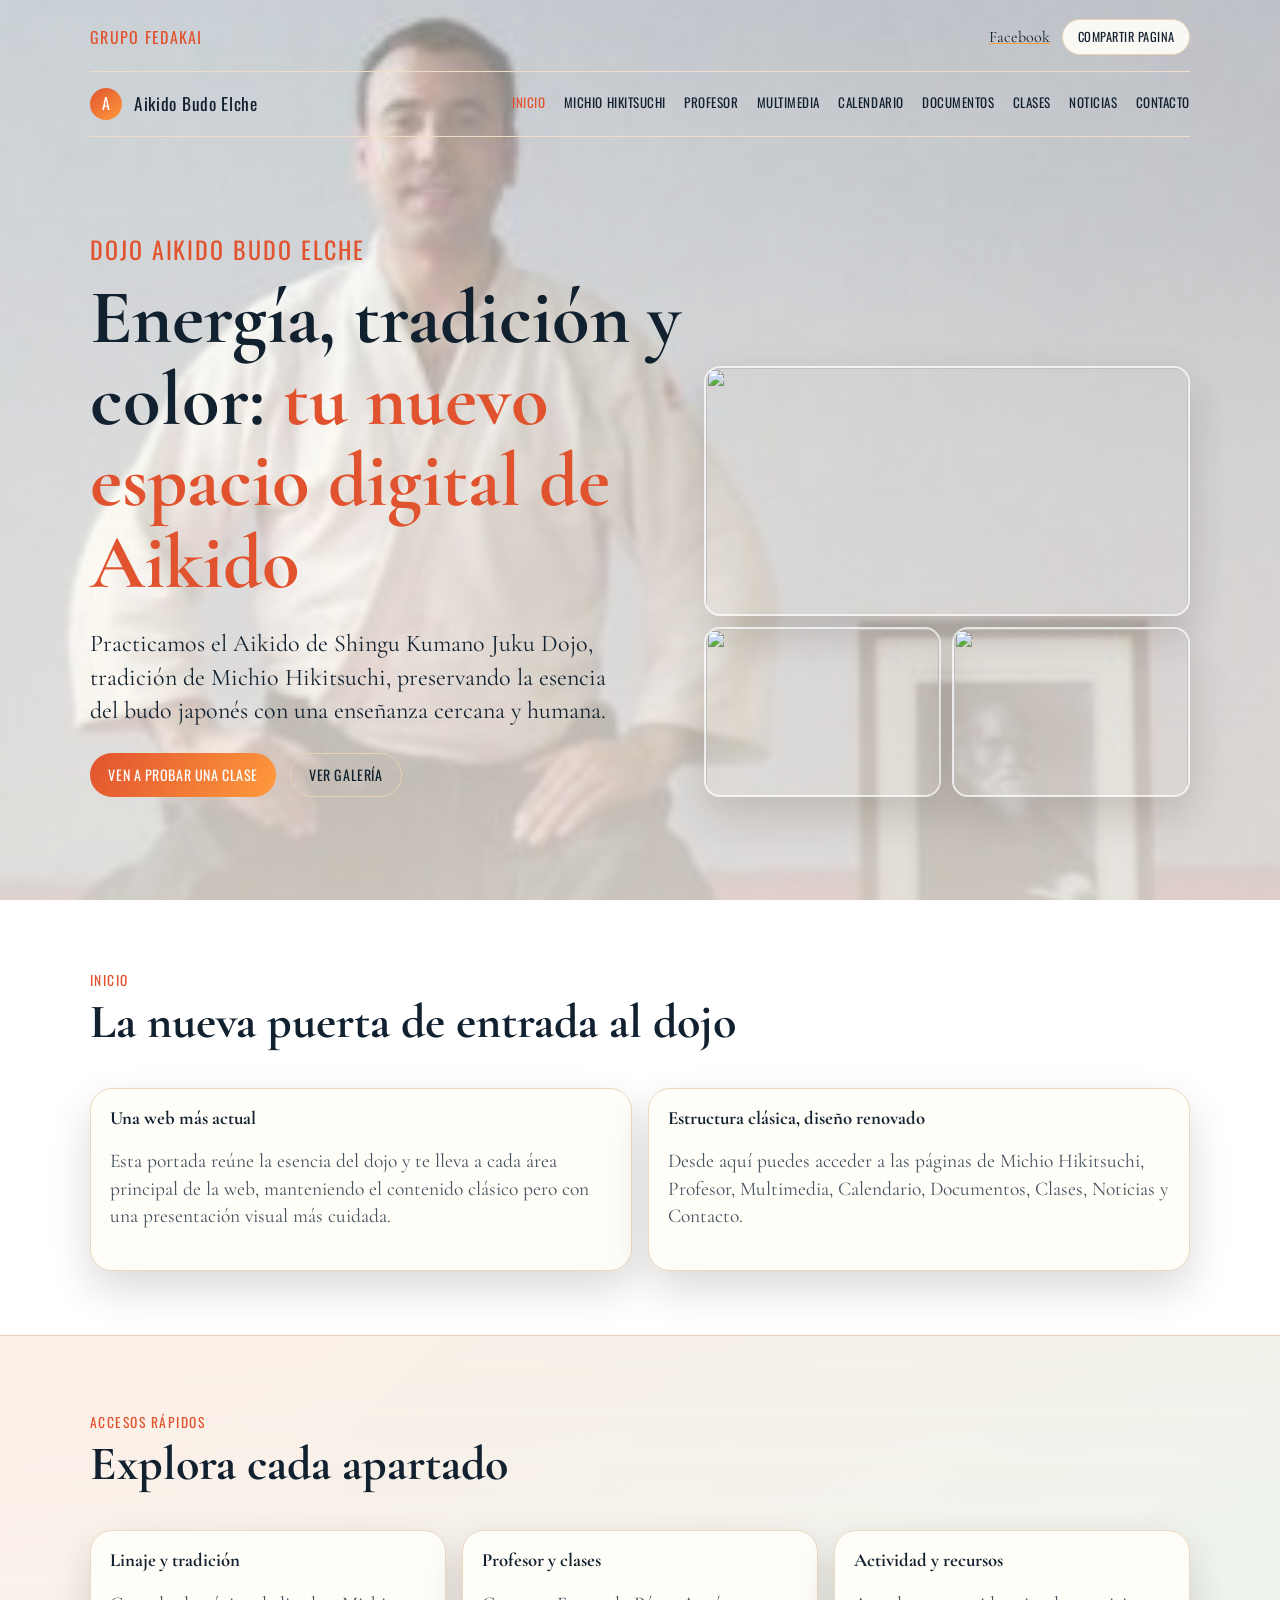
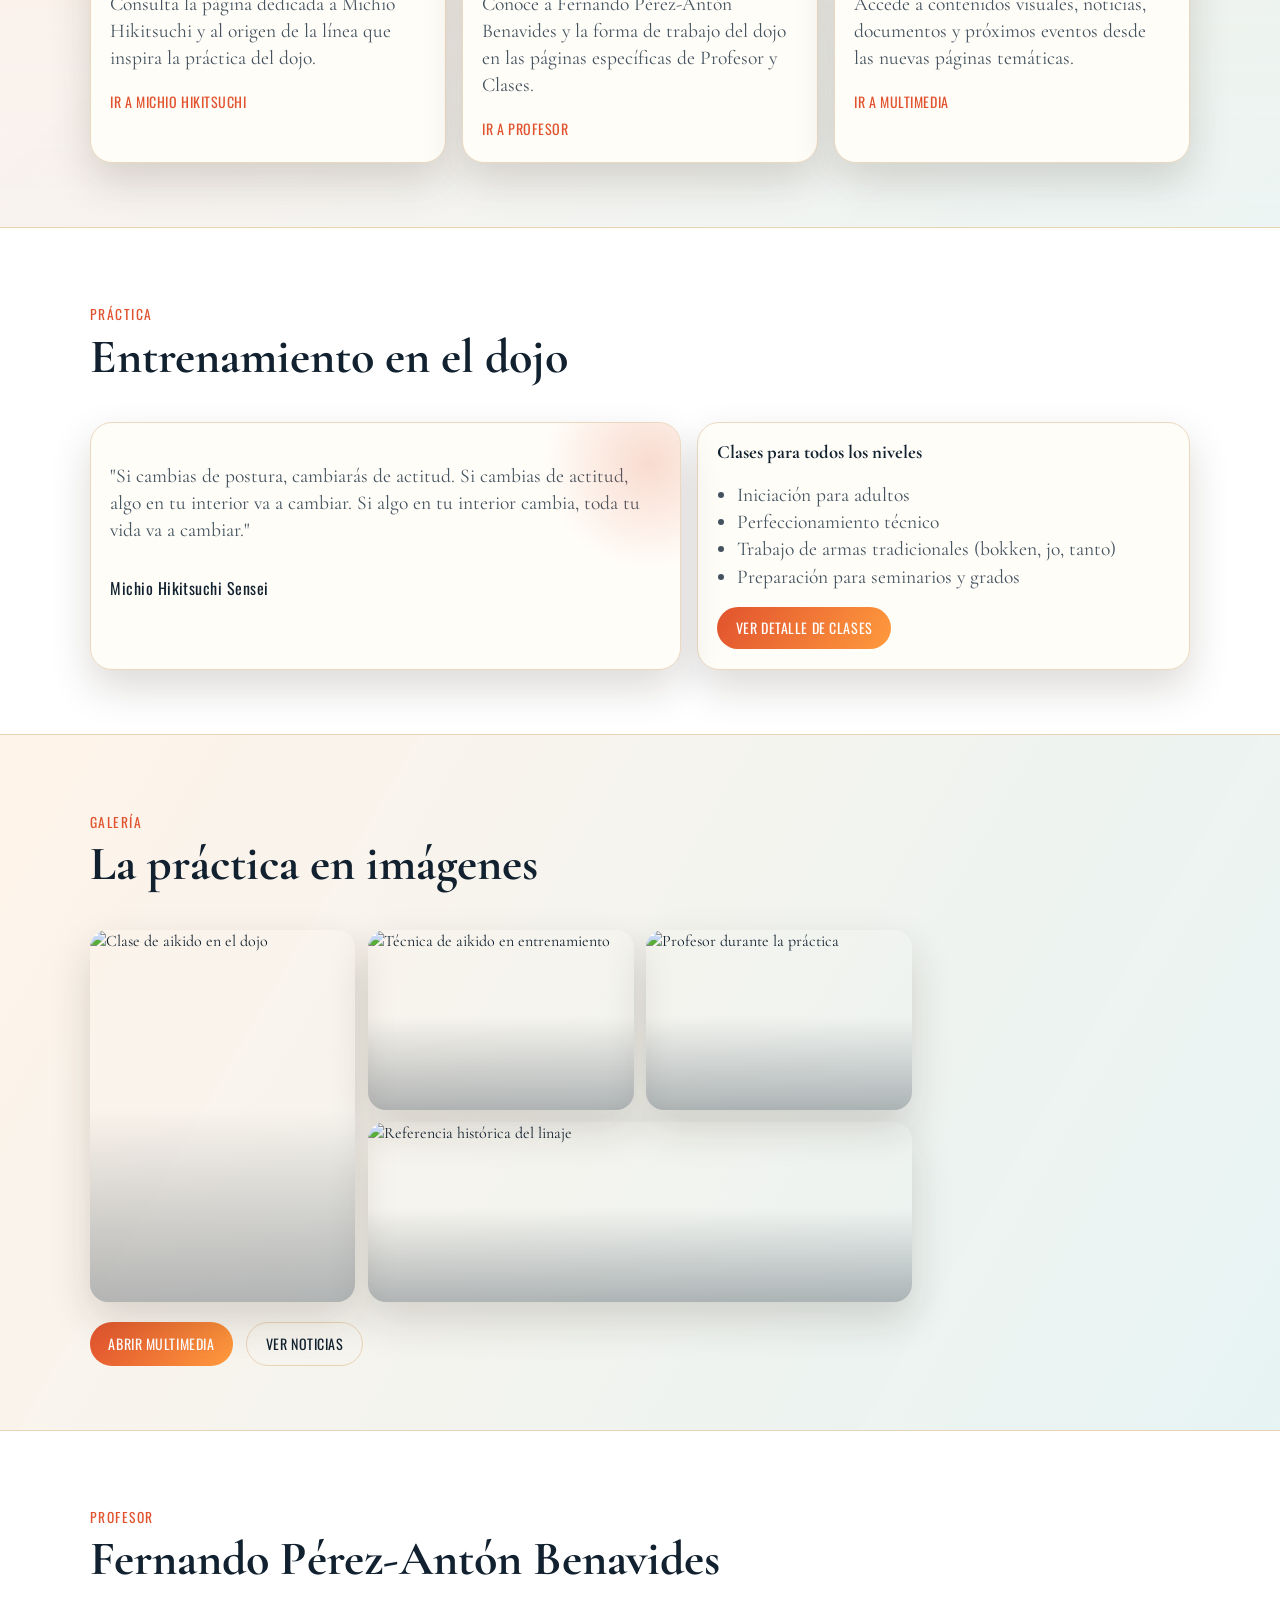
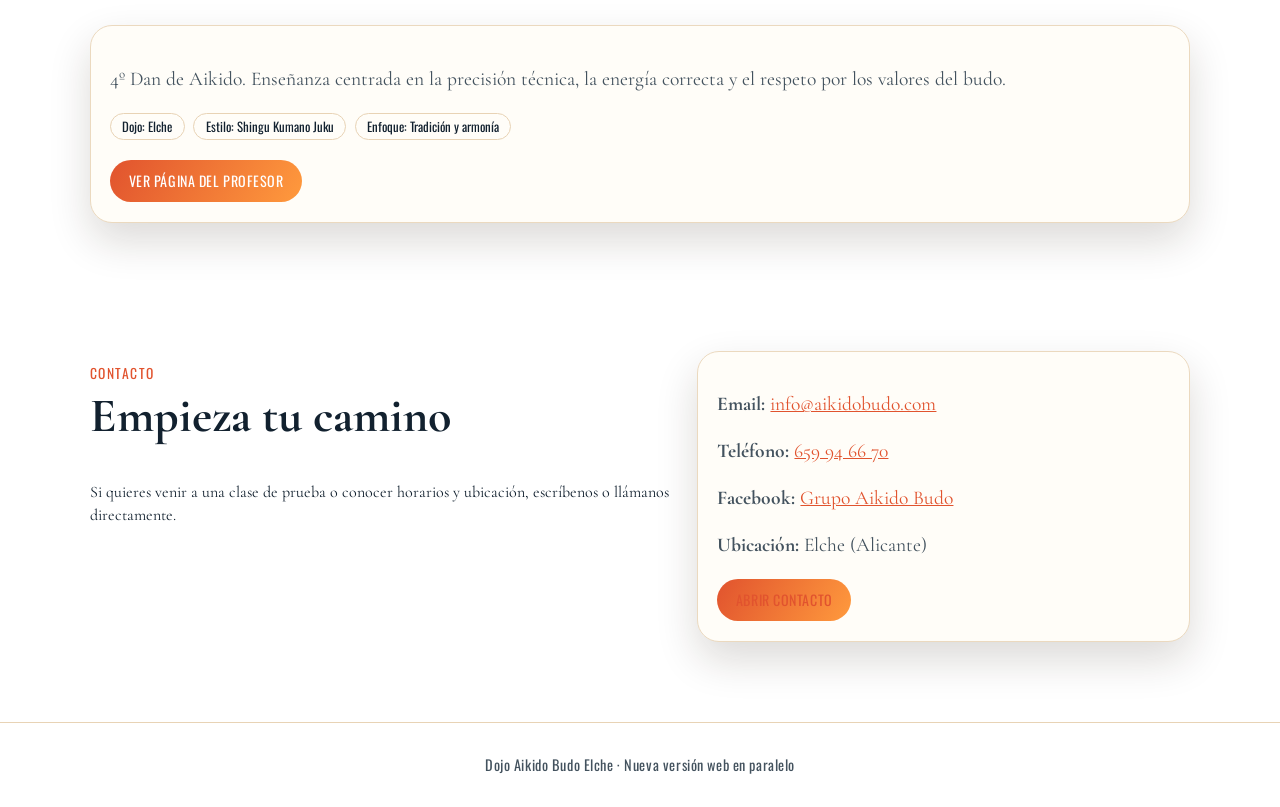
==== index.html @ afcdc40d "Sitio inicial multipagina con despliegue en GitHub Pages" ====
<!DOCTYPE html>
<html lang="es">
  <head>
    <meta charset="UTF-8" />
    <meta name="viewport" content="width=device-width, initial-scale=1.0" />
    <meta
      name="description"
      content="Dojo Aikido Budo Elche - Arte de Paz, tradición y práctica marcial en armonía."
    />
    <title>Aikido Budo Elche | Nueva Web</title>
    <link rel="preconnect" href="https://fonts.googleapis.com" />
    <link rel="preconnect" href="https://fonts.gstatic.com" crossorigin />
    <link
      href="https://fonts.googleapis.com/css2?family=Cormorant+Garamond:wght@400;500;600;700&family=Oswald:wght@400;500;700&display=swap"
      rel="stylesheet"
    />
    <link rel="stylesheet" href="styles.css" />
  </head>
  <body>
    <div class="bg-carousel" aria-hidden="true">
      <div class="carousel-slide active" style="background-image: url('images/1.jpg')"></div>
      <div class="carousel-slide" style="background-image: url('images/2.jpg')"></div>
      <div class="carousel-slide" style="background-image: url('images/3.jpeg')"></div>
      <div class="carousel-slide" style="background-image: url('images/4.jpg')"></div>
      <div class="carousel-slide" style="background-image: url('images/5.jpg')"></div>
      <div class="carousel-slide" style="background-image: url('images/6.jpg')"></div>
      <div class="carousel-slide" style="background-image: url('images/7.jpg')"></div>
      <div class="carousel-slide" style="background-image: url('images/8.jpg')"></div>
      <div class="carousel-slide" style="background-image: url('images/9.jpg')"></div>
      <div class="carousel-slide" style="background-image: url('images/10.webp')"></div>
    </div>
    <div class="carousel-overlay"></div>

    <div class="paper-grain" aria-hidden="true"></div>
    <div class="sun-glow" aria-hidden="true"></div>

    <header class="site-header" id="inicio">
      <div class="top-bar container">
        <p class="badge">Grupo Fedakai</p>
        <a class="social-link" href="https://www.facebook.com/groups/129818890408472" target="_blank" rel="noopener noreferrer">Facebook</a>
      </div>
      <nav class="nav container" aria-label="Navegación principal">
        <a class="brand" href="#inicio">
          <span class="brand-mark">A</span>
          <span class="brand-text">Aikido Budo Elche</span>
        </a>
        <button class="menu-btn" aria-expanded="false" aria-controls="menu">Menú</button>
        <ul class="menu" id="menu">
          <li><a href="index.html">Inicio</a></li>
          <li><a href="michio.html">Michio Hikitsuchi</a></li>
          <li><a href="profesor.html">Profesor</a></li>
          <li><a href="multimedia.html">Multimedia</a></li>
          <li><a href="calendario.html">Calendario</a></li>
          <li><a href="documentos.html">Documentos</a></li>
          <li><a href="clases.html">Clases</a></li>
          <li><a href="noticias.html">Noticias</a></li>
          <li><a href="contacto.html">Contacto</a></li>
        </ul>
      </nav>

      <section class="hero container reveal">
        <div class="hero-copy">
          <p class="hero-kicker">Dojo Aikido Budo Elche</p>
          <h1>
            Energía, tradición y color:
            <span>tu nuevo espacio digital de Aikido</span>
          </h1>
          <p>
            Practicamos el Aikido de Shingu Kumano Juku Dojo, tradición de Michio Hikitsuchi,
            preservando la esencia del budo japonés con una enseñanza cercana y humana.
          </p>
          <div class="hero-actions">
            <a class="btn btn-primary" href="contacto.html">Ven a probar una clase</a>
            <a class="btn btn-ghost" href="multimedia.html">Ver galería</a>
          </div>
        </div>
        <div class="hero-visual" aria-hidden="true">
          <img
            src="https://www.aikidobudo.com/imagenes/Hikitsuchi_slide.jpg"
            alt=""
            loading="eager"
          />
          <img
            src="https://www.aikidobudo.com/imagenes/fernando/retencion1.jpg"
            alt=""
            loading="lazy"
          />
          <img
            src="https://www.aikidobudo.com/imagenes/fernando/retencion2.jpg"
            alt=""
            loading="lazy"
          />
        </div>
      </section>
    </header>

    <main>
      <section class="section container reveal" id="esencia">
        <div class="section-heading">
          <p class="eyebrow">Inicio</p>
          <h2>La nueva puerta de entrada al dojo</h2>
        </div>
        <div class="grid-two">
          <article class="card">
            <h3>Una web más actual</h3>
            <p>
              Esta portada reúne la esencia del dojo y te lleva a cada área principal de la web,
              manteniendo el contenido clásico pero con una presentación visual más cuidada.
            </p>
          </article>
          <article class="card">
            <h3>Estructura clásica, diseño renovado</h3>
            <p>
              Desde aquí puedes acceder a las páginas de Michio Hikitsuchi, Profesor,
              Multimedia, Calendario, Documentos, Clases, Noticias y Contacto.
            </p>
          </article>
        </div>
      </section>

      <section class="section section-alt reveal" id="linaje">
        <div class="container">
          <div class="section-heading">
            <p class="eyebrow">Accesos rápidos</p>
            <h2>Explora cada apartado</h2>
          </div>
          <div class="timeline">
            <article class="timeline-item">
              <h3>Linaje y tradición</h3>
              <p>
                Consulta la página dedicada a Michio Hikitsuchi y al origen de la línea que inspira
                la práctica del dojo.
              </p>
              <a class="text-link" href="michio.html">Ir a Michio Hikitsuchi</a>
            </article>
            <article class="timeline-item">
              <h3>Profesor y clases</h3>
              <p>
                Conoce a Fernando Pérez-Antón Benavides y la forma de trabajo del dojo en las
                páginas específicas de Profesor y Clases.
              </p>
              <a class="text-link" href="profesor.html">Ir a Profesor</a>
            </article>
            <article class="timeline-item">
              <h3>Actividad y recursos</h3>
              <p>
                Accede a contenidos visuales, noticias, documentos y próximos eventos desde las
                nuevas páginas temáticas.
              </p>
              <a class="text-link" href="multimedia.html">Ir a Multimedia</a>
            </article>
          </div>
        </div>
      </section>

      <section class="section container reveal" id="practica">
        <div class="section-heading">
          <p class="eyebrow">Práctica</p>
          <h2>Entrenamiento en el dojo</h2>
        </div>
        <div class="practice-layout">
          <article class="quote-card">
            <p>
              "Si cambias de postura, cambiarás de actitud. Si cambias de actitud, algo en tu
              interior va a cambiar. Si algo en tu interior cambia, toda tu vida va a cambiar."
            </p>
            <span>Michio Hikitsuchi Sensei</span>
          </article>
          <article class="class-card">
            <h3>Clases para todos los niveles</h3>
            <ul>
              <li>Iniciación para adultos</li>
              <li>Perfeccionamiento técnico</li>
              <li>Trabajo de armas tradicionales (bokken, jo, tanto)</li>
              <li>Preparación para seminarios y grados</li>
            </ul>
            <a class="btn btn-primary" href="clases.html">Ver detalle de clases</a>
          </article>
        </div>
      </section>

      <section class="section section-gallery reveal" id="galeria">
        <div class="container">
          <div class="section-heading">
            <p class="eyebrow">Galería</p>
            <h2>La práctica en imágenes</h2>
          </div>
          <div class="gallery-grid">
            <figure class="gallery-item tall">
              <img src="https://www.aikidobudo.com/imagenes/hikitsuchijo.jpg" alt="Clase de aikido en el dojo" loading="lazy" />
            </figure>
            <figure class="gallery-item">
              <img src="https://www.aikidobudo.com/imagenes/kokyonage%20hikitsuchi.jpg" alt="Técnica de aikido en entrenamiento" loading="lazy" />
            </figure>
            <figure class="gallery-item">
              <img src="https://www.aikidobudo.com/imagenes/FERNANDO1.jpg" alt="Profesor durante la práctica" loading="lazy" />
            </figure>
            <figure class="gallery-item wide">
              <img src="https://www.aikidobudo.com/imagenes/Hikitsuchi_slide.jpg" alt="Referencia histórica del linaje" loading="lazy" />
            </figure>
          </div>
          <div class="hero-actions section-actions">
            <a class="btn btn-primary" href="multimedia.html">Abrir multimedia</a>
            <a class="btn btn-ghost" href="noticias.html">Ver noticias</a>
          </div>
        </div>
      </section>

      <section class="section container reveal" id="sensei">
        <div class="section-heading">
          <p class="eyebrow">Profesor</p>
          <h2>Fernando Pérez-Antón Benavides</h2>
        </div>
        <article class="profile-card">
          <p>
            4º Dan de Aikido. Enseñanza centrada en la precisión técnica, la energía correcta y el
            respeto por los valores del budo.
          </p>
          <div class="profile-meta">
            <span>Dojo: Elche</span>
            <span>Estilo: Shingu Kumano Juku</span>
            <span>Enfoque: Tradición y armonía</span>
          </div>
          <div class="hero-actions section-actions">
            <a class="btn btn-primary" href="profesor.html">Ver página del profesor</a>
          </div>
        </article>
      </section>

      <section class="section section-contact reveal" id="contacto">
        <div class="container contact-wrap">
          <div>
            <p class="eyebrow">Contacto</p>
            <h2>Empieza tu camino</h2>
            <p>
              Si quieres venir a una clase de prueba o conocer horarios y ubicación, escríbenos o
              llámanos directamente.
            </p>
          </div>
          <div class="contact-card">
            <p><strong>Email:</strong> <a href="mailto:info@aikidobudo.com">info@aikidobudo.com</a></p>
            <p><strong>Teléfono:</strong> <a href="tel:+34659946670">659 94 66 70</a></p>
            <p><strong>Facebook:</strong> <a href="https://www.facebook.com/groups/129818890408472" target="_blank" rel="noopener noreferrer">Grupo Aikido Budo</a></p>
            <p><strong>Ubicación:</strong> Elche (Alicante)</p>
            <div class="hero-actions section-actions">
              <a class="btn btn-primary" href="contacto.html">Abrir contacto</a>
            </div>
          </div>
        </div>
      </section>
    </main>

    <footer class="site-footer">
      <p>Dojo Aikido Budo Elche · Nueva versión web en paralelo</p>
    </footer>

    <script src="script.js"></script>
  </body>
</html>
---- styles.css ----
:root {
  --bg: #fff7ec;
  --paper: #fffdf8;
  --ink: #12212f;
  --muted: #43525e;
  --accent: #e1532e;
  --accent-soft: #ff9a3d;
  --teal: #0f8b8d;
  --line: #e8d3b5;
  --shadow: 0 18px 42px rgba(39, 25, 14, 0.16);
  --radius: 22px;
  --carousel-fade: 5s;
}

.bg-carousel {
  position: fixed;
  inset: 0;
  width: 100%;
  height: 100%;
  z-index: 1;
  overflow: hidden;
}

.carousel-slide {
  position: absolute;
  inset: 0;
  background-size: cover;
  background-position: center 30%;
  background-repeat: no-repeat;
  opacity: 0;
  transition: opacity 2s ease-in-out;
}

.carousel-slide.active {
  opacity: 1;
}

.carousel-overlay {
  position: fixed;
  inset: 0;
  background: linear-gradient(
    180deg,
    rgba(255, 247, 236, 0.5),
    rgba(255, 247, 236, 0.68),
    rgba(255, 247, 236, 0.78)
  );
  z-index: 2;
  pointer-events: none;
}

* {
  box-sizing: border-box;
}

html,
body {
  margin: 0;
  padding: 0;
}

body {
  font-family: "Cormorant Garamond", serif;
  color: var(--ink);
  background: transparent;
  line-height: 1.4;
  overflow-x: hidden;
}

header,
main,
footer {
  position: relative;
  z-index: 3;
}

.paper-grain {
  position: fixed;
  inset: 0;
  pointer-events: none;
  opacity: 0.2;
  background-image: repeating-linear-gradient(
    45deg,
    rgba(23, 35, 40, 0.02),
    rgba(23, 35, 40, 0.02) 2px,
    transparent 2px,
    transparent 6px
  );
  z-index: -1;
}

.sun-glow {
  position: fixed;
  width: 480px;
  aspect-ratio: 1;
  border-radius: 50%;
  right: -150px;
  top: -120px;
  background: radial-gradient(circle, rgba(255, 154, 61, 0.24), rgba(255, 154, 61, 0));
  pointer-events: none;
  z-index: -1;
}

.container {
  width: min(1100px, calc(100% - 2.5rem));
  margin: 0 auto;
}

.site-header {
  padding: 1.2rem 0 2.5rem;
}

.top-bar {
  display: flex;
  justify-content: space-between;
  align-items: center;
  gap: 1rem;
}

.top-bar-actions {
  display: flex;
  align-items: center;
  gap: 0.75rem;
  flex-wrap: wrap;
}

.badge {
  margin: 0;
  font-family: "Oswald", sans-serif;
  text-transform: uppercase;
  letter-spacing: 0.08em;
  color: var(--accent);
}

.social-link {
  color: var(--ink);
  text-decoration-color: var(--accent-soft);
}

.share-button {
  border: 1px solid var(--line);
  background: rgba(255, 253, 248, 0.92);
  color: var(--ink);
  border-radius: 999px;
  padding: 0.45rem 0.9rem;
  font-family: "Oswald", sans-serif;
  font-size: 0.78rem;
  letter-spacing: 0.04em;
  text-transform: uppercase;
  cursor: pointer;
}

.share-button:hover {
  color: var(--accent);
}

.nav {
  margin-top: 1rem;
  display: flex;
  justify-content: space-between;
  align-items: center;
  gap: 1rem;
  border-top: 1px solid color-mix(in srgb, var(--line) 76%, #ffffff);
  border-bottom: 1px solid color-mix(in srgb, var(--line) 76%, #ffffff);
  padding: 1rem 0;
}

.brand {
  display: inline-flex;
  align-items: center;
  gap: 0.75rem;
  text-decoration: none;
  color: var(--ink);
}

.brand-mark {
  width: 2rem;
  height: 2rem;
  border-radius: 50%;
  display: grid;
  place-items: center;
  background: linear-gradient(140deg, var(--accent), var(--accent-soft));
  color: #fff;
  font-family: "Oswald", sans-serif;
}

.brand-text {
  font-family: "Oswald", sans-serif;
  font-size: 1.08rem;
  letter-spacing: 0.04em;
}

.menu-btn {
  display: none;
  border: 1px solid var(--line);
  background: var(--paper);
  border-radius: 999px;
  padding: 0.4rem 0.9rem;
  font-family: "Oswald", sans-serif;
}

.menu {
  list-style: none;
  margin: 0;
  padding: 0;
  display: flex;
  gap: 1.15rem;
  flex-wrap: wrap;
  justify-content: flex-end;
}

.menu a {
  color: var(--ink);
  text-decoration: none;
  font-family: "Oswald", sans-serif;
  font-size: 0.82rem;
  letter-spacing: 0.04em;
  text-transform: uppercase;
}

.menu a.active,
.menu a:hover {
  color: var(--accent);
}

.hero {
  padding: 4.5rem 0 3.5rem;
  display: grid;
  grid-template-columns: 1.1fr 0.9fr;
  gap: 1.2rem;
  align-items: end;
}

.hero-copy {
  position: relative;
  z-index: 2;
}

.hero-kicker {
  font-family: "Oswald", sans-serif;
  letter-spacing: 0.08em;
  text-transform: uppercase;
  color: var(--accent);
  margin-bottom: 0.7rem;
}

h1,
h2,
h3 {
  margin-top: 0;
  line-height: 1.06;
}

h1 {
  font-size: clamp(2.3rem, 6vw, 5rem);
  margin-bottom: 1rem;
  max-width: 17ch;
}

h1 span {
  color: var(--accent);
}

.hero p {
  font-size: clamp(1.2rem, 2vw, 1.5rem);
  max-width: 48ch;
}

.hero-actions {
  display: flex;
  flex-wrap: wrap;
  gap: 0.85rem;
  margin-top: 1.6rem;
}

.section-actions {
  margin-top: 1.2rem;
}

.hero-visual {
  display: grid;
  grid-template-columns: 1fr 1fr;
  gap: 0.7rem;
}

.hero-visual img {
  width: 100%;
  height: 170px;
  object-fit: cover;
  border-radius: 16px;
  border: 2px solid rgba(255, 255, 255, 0.7);
  box-shadow: var(--shadow);
}

.hero-visual img:first-child {
  grid-column: 1 / span 2;
  height: 250px;
}

.btn {
  display: inline-flex;
  align-items: center;
  justify-content: center;
  text-decoration: none;
  border-radius: 999px;
  padding: 0.7rem 1.15rem;
  font-family: "Oswald", sans-serif;
  text-transform: uppercase;
  letter-spacing: 0.04em;
  font-size: 0.88rem;
}

.btn-primary {
  background: linear-gradient(120deg, var(--accent), var(--accent-soft));
  color: #fff;
}

.btn-ghost {
  border: 1px solid var(--line);
  color: var(--ink);
}

.section {
  padding: 4rem 0;
}

.section-alt {
  background:
    linear-gradient(135deg, rgba(225, 83, 46, 0.07), rgba(15, 139, 141, 0.08)),
    linear-gradient(180deg, rgba(255, 250, 240, 0.75), rgba(255, 250, 240, 0.2));
  border-top: 1px solid var(--line);
  border-bottom: 1px solid var(--line);
}

.section-gallery {
  background:
    linear-gradient(120deg, rgba(255, 154, 61, 0.11), rgba(15, 139, 141, 0.1));
  border-top: 1px solid var(--line);
  border-bottom: 1px solid var(--line);
}

.section-contact {
  padding-bottom: 5rem;
}

.section-heading {
  margin-bottom: 1.4rem;
}

.section-lead {
  font-size: 1.35rem;
  color: var(--muted);
  max-width: 42ch;
}

.page-header {
  padding-bottom: 1.2rem;
}

.subpage-hero {
  min-height: 42vh;
}

.eyebrow {
  font-family: "Oswald", sans-serif;
  font-size: 0.85rem;
  text-transform: uppercase;
  letter-spacing: 0.11em;
  margin-bottom: 0.45rem;
  color: var(--accent);
}

h2 {
  font-size: clamp(1.8rem, 4vw, 3rem);
}

.grid-two {
  display: grid;
  grid-template-columns: repeat(2, minmax(0, 1fr));
  gap: 1rem;
}

.info-grid,
.media-grid,
.news-grid,
.link-list {
  display: grid;
  grid-template-columns: repeat(2, minmax(0, 1fr));
  gap: 1rem;
}

.news-list,
.doc-grid,
.history-grid {
  display: grid;
  gap: 1rem;
}

.doc-grid {
  grid-template-columns: repeat(3, minmax(0, 1fr));
}

.history-grid {
  grid-template-columns: repeat(2, minmax(0, 1fr));
}

.card,
.timeline-item,
.quote-card,
.class-card,
.profile-card,
.contact-card {
  background: var(--paper);
  border: 1px solid color-mix(in srgb, var(--line) 86%, #ffffff);
  border-radius: var(--radius);
  box-shadow: var(--shadow);
  padding: 1.25rem 1.2rem;
}

.card p,
.timeline-item p,
.quote-card p,
.class-card li,
.profile-card p,
.contact-card p {
  font-size: 1.22rem;
  color: var(--muted);
}

.timeline {
  display: grid;
  grid-template-columns: repeat(3, minmax(0, 1fr));
  gap: 1rem;
}

.timeline-item ol {
  margin: 0;
  padding-left: 1.2rem;
}

.practice-layout {
  display: grid;
  grid-template-columns: 1.2fr 1fr;
  gap: 1rem;
}

.quote-card {
  position: relative;
  overflow: hidden;
}

.quote-card::after {
  content: "";
  position: absolute;
  width: 220px;
  height: 220px;
  border-radius: 50%;
  background: radial-gradient(circle, rgba(225, 83, 46, 0.2), transparent 68%);
  right: -80px;
  top: -70px;
}

.quote-card span {
  display: inline-block;
  margin-top: 0.8rem;
  font-family: "Oswald", sans-serif;
  letter-spacing: 0.03em;
}

.class-card ul {
  margin: 0 0 1rem;
  padding-left: 1.2rem;
}

.profile-meta {
  display: flex;
  flex-wrap: wrap;
  gap: 0.55rem;
}

.profile-meta span {
  border: 1px solid var(--line);
  border-radius: 999px;
  padding: 0.25rem 0.7rem;
  font-family: "Oswald", sans-serif;
  font-size: 0.8rem;
}

.contact-wrap {
  display: grid;
  grid-template-columns: 1.2fr 1fr;
  gap: 1rem;
  align-items: start;
}

.contact-card a {
  color: var(--accent);
}

.text-link {
  color: var(--accent);
  text-decoration: none;
  font-family: "Oswald", sans-serif;
  font-size: 0.88rem;
  letter-spacing: 0.04em;
  text-transform: uppercase;
}

.text-link:hover {
  color: var(--teal);
}

.compact-card ul {
  margin: 0;
  padding-left: 1.2rem;
}

.date-pill {
  display: inline-flex;
  align-items: center;
  border-radius: 999px;
  padding: 0.25rem 0.65rem;
  background: linear-gradient(120deg, var(--accent), var(--accent-soft));
  color: #fff;
  font-family: "Oswald", sans-serif;
  font-size: 0.78rem;
  letter-spacing: 0.04em;
  text-transform: uppercase;
}

.schedule-card h3 {
  margin-top: 0.9rem;
}

.hours-table {
  width: 100%;
  border-collapse: collapse;
  margin-top: 1rem;
  font-size: 1.12rem;
}

.hours-table th,
.hours-table td {
  padding: 0.8rem 0.9rem;
  text-align: left;
  border-bottom: 1px solid var(--line);
}

.hours-table th {
  font-family: "Oswald", sans-serif;
  text-transform: uppercase;
  letter-spacing: 0.04em;
  font-size: 0.82rem;
  color: var(--accent);
}

.news-item .date-pill,
.doc-item .date-pill {
  margin-bottom: 0.8rem;
}

.history-item strong {
  display: block;
  margin-bottom: 0.35rem;
  font-family: "Oswald", sans-serif;
  color: var(--accent);
  letter-spacing: 0.04em;
}

.gallery-grid {
  display: grid;
  grid-template-columns: repeat(4, minmax(0, 1fr));
  gap: 0.8rem;
}

.gallery-item {
  margin: 0;
  border-radius: 18px;
  overflow: hidden;
  position: relative;
  min-height: 180px;
  box-shadow: var(--shadow);
}

.gallery-item img {
  width: 100%;
  height: 100%;
  object-fit: cover;
  display: block;
  transition: transform 0.7s ease;
}

.gallery-item::after {
  content: "";
  position: absolute;
  inset: 0;
  background: linear-gradient(180deg, rgba(18, 33, 47, 0) 48%, rgba(18, 33, 47, 0.3));
}

.gallery-item:hover img {
  transform: scale(1.06);
}

.gallery-item.tall {
  grid-row: span 2;
  min-height: 370px;
}

.gallery-item.wide {
  grid-column: span 2;
}

.site-footer {
  border-top: 1px solid var(--line);
  text-align: center;
  padding: 1.1rem;
  font-family: "Oswald", sans-serif;
  font-size: 0.9rem;
  letter-spacing: 0.04em;
  color: var(--muted);
}

.reveal {
  opacity: 0;
  transform: translateY(20px);
  transition: opacity 0.7s ease, transform 0.7s ease;
}

.reveal.visible {
  opacity: 1;
  transform: translateY(0);
}

@media (max-width: 920px) {
  .timeline,
  .grid-two,
  .practice-layout,
  .contact-wrap,
  .info-grid,
  .media-grid,
  .news-grid,
  .link-list,
  .doc-grid,
  .history-grid {
    grid-template-columns: 1fr;
  }

  .hero {
    grid-template-columns: 1fr;
    gap: 1rem;
    padding-top: 3.3rem;
  }

  .hero-visual img {
    height: 140px;
  }

  .hero-visual img:first-child {
    height: 200px;
  }

  .gallery-grid {
    grid-template-columns: repeat(2, minmax(0, 1fr));
  }

  .gallery-item.tall,
  .gallery-item.wide {
    grid-column: auto;
    grid-row: auto;
    min-height: 220px;
  }

  .menu-btn {
    display: inline-flex;
  }

  .menu {
    position: absolute;
    right: 1.25rem;
    top: 5.3rem;
    flex-direction: column;
    align-items: flex-start;
    justify-content: flex-start;
    background: var(--paper);
    border: 1px solid var(--line);
    border-radius: 14px;
    box-shadow: var(--shadow);
    padding: 0.8rem;
    min-width: 200px;
    display: none;
    flex-wrap: nowrap;
  }

  .menu.open {
    display: flex;
  }

  .nav {
    position: relative;
  }
}
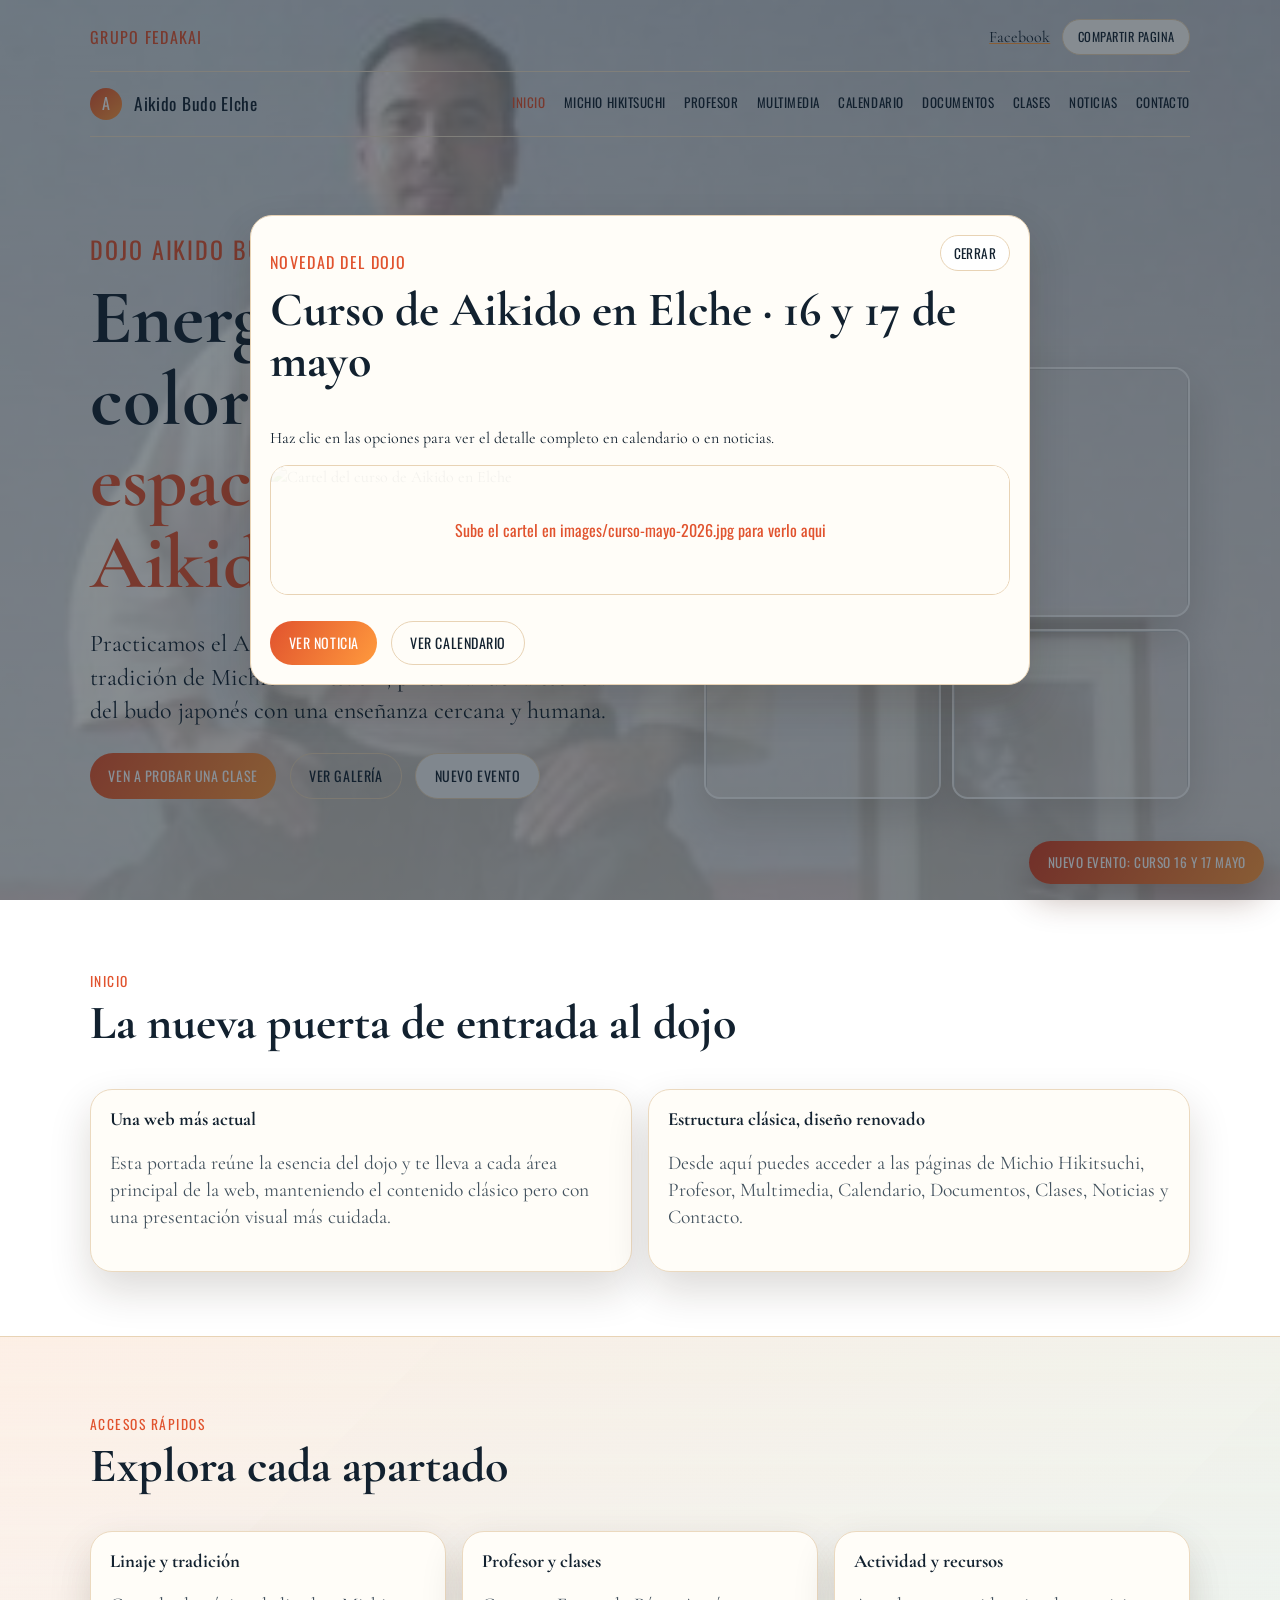
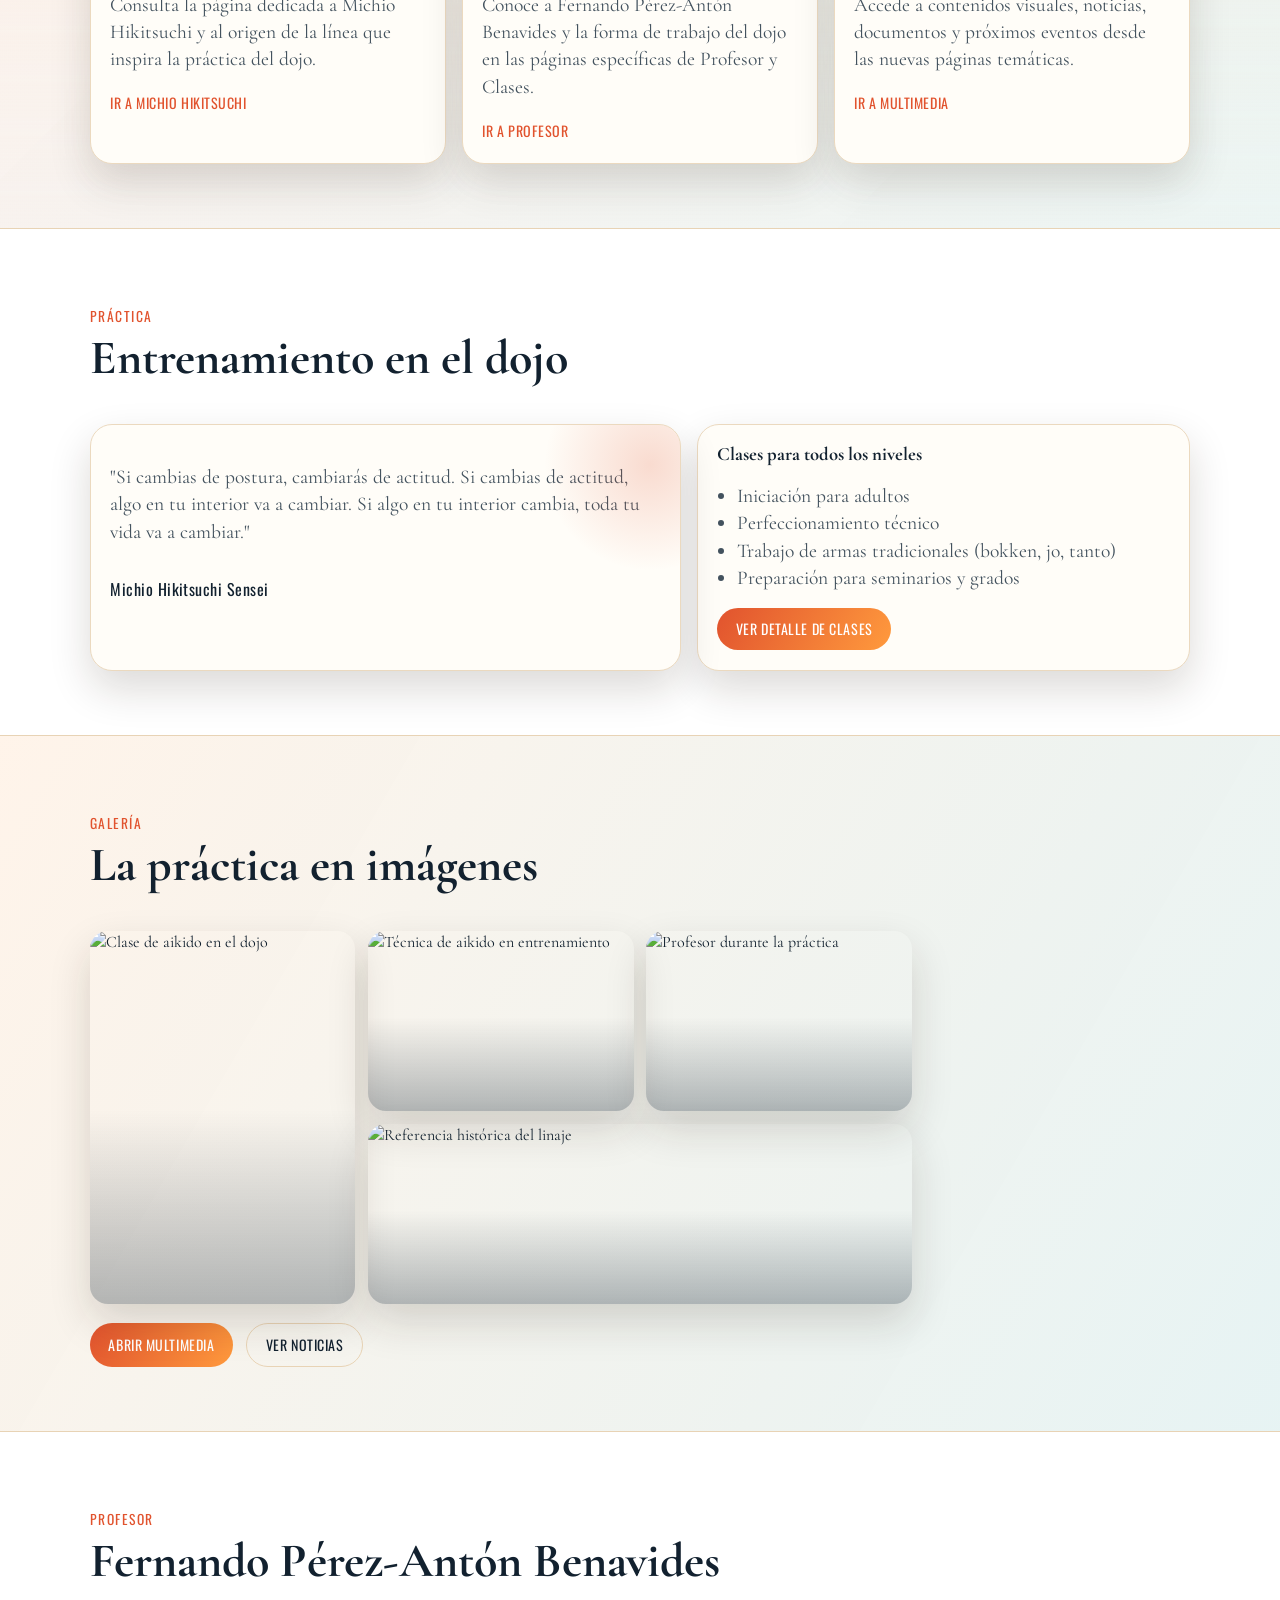
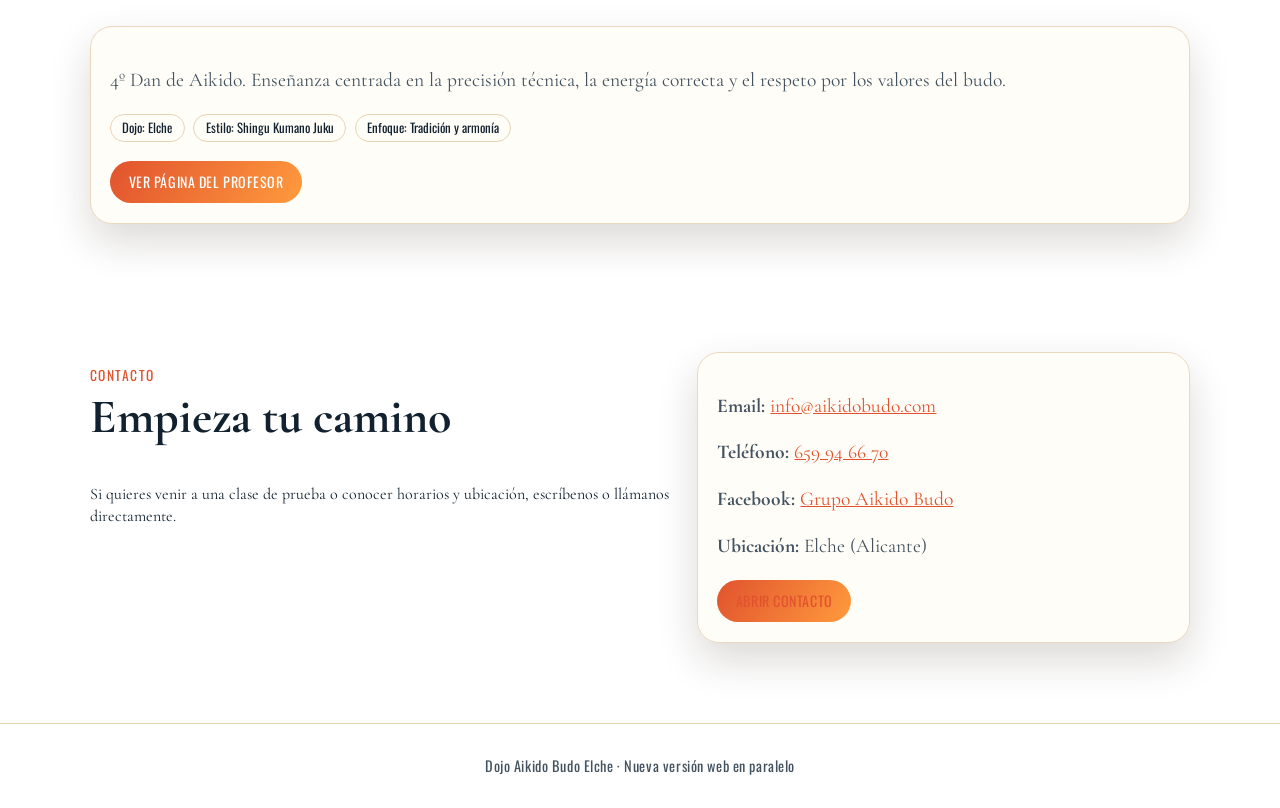
==== commit 26893823: "feat: aviso intermitente y cartel de evento en inicio/noticias/calendario" ====
--- a/index.html
+++ b/index.html
@@ -72,6 +72,9 @@
           <div class="hero-actions">
             <a class="btn btn-primary" href="contacto.html">Ven a probar una clase</a>
             <a class="btn btn-ghost" href="multimedia.html">Ver galería</a>
+            <button class="btn btn-ghost" type="button" data-open-event-modal>
+              Nuevo evento
+            </button>
           </div>
         </div>
         <div class="hero-visual" aria-hidden="true">
@@ -254,6 +257,28 @@
       <p>Dojo Aikido Budo Elche · Nueva versión web en paralelo</p>
     </footer>
 
+    <button class="event-alert" id="eventAlert" type="button" aria-haspopup="dialog" aria-controls="eventModal">
+      Nuevo evento: Curso 16 y 17 mayo
+    </button>
+
+    <div class="event-modal-backdrop" id="eventModalBackdrop" hidden>
+      <section class="event-modal" id="eventModal" role="dialog" aria-modal="true" aria-labelledby="eventModalTitle">
+        <button class="event-modal-close" type="button" id="eventModalClose" aria-label="Cerrar ventana">Cerrar</button>
+        <p class="hero-kicker">Novedad del dojo</p>
+        <h2 id="eventModalTitle">Curso de Aikido en Elche · 16 y 17 de mayo</h2>
+        <p>
+          Haz clic en las opciones para ver el detalle completo en calendario o en noticias.
+        </p>
+        <figure class="event-poster-wrap">
+          <img class="event-poster" src="images/curso-mayo-2026.jpg" alt="Cartel del curso de Aikido en Elche" loading="lazy" data-event-poster />
+        </figure>
+        <div class="hero-actions">
+          <a class="btn btn-primary" href="noticias.html#evento-curso-mayo-2026">Ver noticia</a>
+          <a class="btn btn-ghost" href="calendario.html#evento-curso-mayo-2026">Ver calendario</a>
+        </div>
+      </section>
+    </div>
+
     <script src="script.js"></script>
   </body>
 </html>
--- a/styles.css
+++ b/styles.css
@@ -617,6 +617,105 @@
   font-size: 0.9rem;
   letter-spacing: 0.04em;
   color: var(--muted);
+}
+
+.event-poster-wrap {
+  margin: 0.8rem 0 0;
+  border-radius: 18px;
+  overflow: hidden;
+  border: 1px solid var(--line);
+  background: rgba(255, 255, 255, 0.68);
+}
+
+.event-poster {
+  display: block;
+  width: 100%;
+  max-height: 760px;
+  object-fit: contain;
+  background: rgba(255, 255, 255, 0.92);
+}
+
+.poster-missing {
+  min-height: 130px;
+  position: relative;
+}
+
+.poster-missing::after {
+  content: "Sube el cartel en images/curso-mayo-2026.jpg para verlo aqui";
+  position: absolute;
+  inset: 0;
+  display: grid;
+  place-items: center;
+  padding: 1rem;
+  text-align: center;
+  font-family: "Oswald", sans-serif;
+  color: var(--accent);
+  background: rgba(255, 253, 248, 0.95);
+}
+
+.event-alert {
+  position: fixed;
+  right: 1rem;
+  bottom: 1rem;
+  z-index: 25;
+  border: none;
+  border-radius: 999px;
+  padding: 0.72rem 1.15rem;
+  font-family: "Oswald", sans-serif;
+  text-transform: uppercase;
+  letter-spacing: 0.04em;
+  color: #fff;
+  background: linear-gradient(120deg, #d13f25, #ff9a3d);
+  box-shadow: 0 16px 32px rgba(70, 27, 14, 0.3);
+  cursor: pointer;
+  animation: eventPulse 1.15s infinite;
+}
+
+@keyframes eventPulse {
+  0%,
+  100% {
+    transform: scale(1);
+    opacity: 1;
+  }
+
+  50% {
+    transform: scale(1.05);
+    opacity: 0.62;
+  }
+}
+
+.event-modal-backdrop {
+  position: fixed;
+  inset: 0;
+  z-index: 30;
+  display: grid;
+  place-items: center;
+  padding: 1rem;
+  background: rgba(18, 33, 47, 0.5);
+}
+
+.event-modal {
+  width: min(780px, calc(100% - 1.4rem));
+  max-height: calc(100vh - 2rem);
+  overflow: auto;
+  background: var(--paper);
+  border: 1px solid var(--line);
+  border-radius: var(--radius);
+  box-shadow: var(--shadow);
+  padding: 1.2rem;
+}
+
+.event-modal-close {
+  border: 1px solid var(--line);
+  border-radius: 999px;
+  background: #fff;
+  color: var(--ink);
+  font-family: "Oswald", sans-serif;
+  letter-spacing: 0.03em;
+  text-transform: uppercase;
+  padding: 0.42rem 0.8rem;
+  cursor: pointer;
+  float: right;
 }
 
 .reveal {
@@ -697,4 +796,11 @@
   .nav {
     position: relative;
   }
-}
+
+  .event-alert {
+    left: 0.7rem;
+    right: 0.7rem;
+    bottom: 0.7rem;
+    font-size: 0.8rem;
+  }
+}
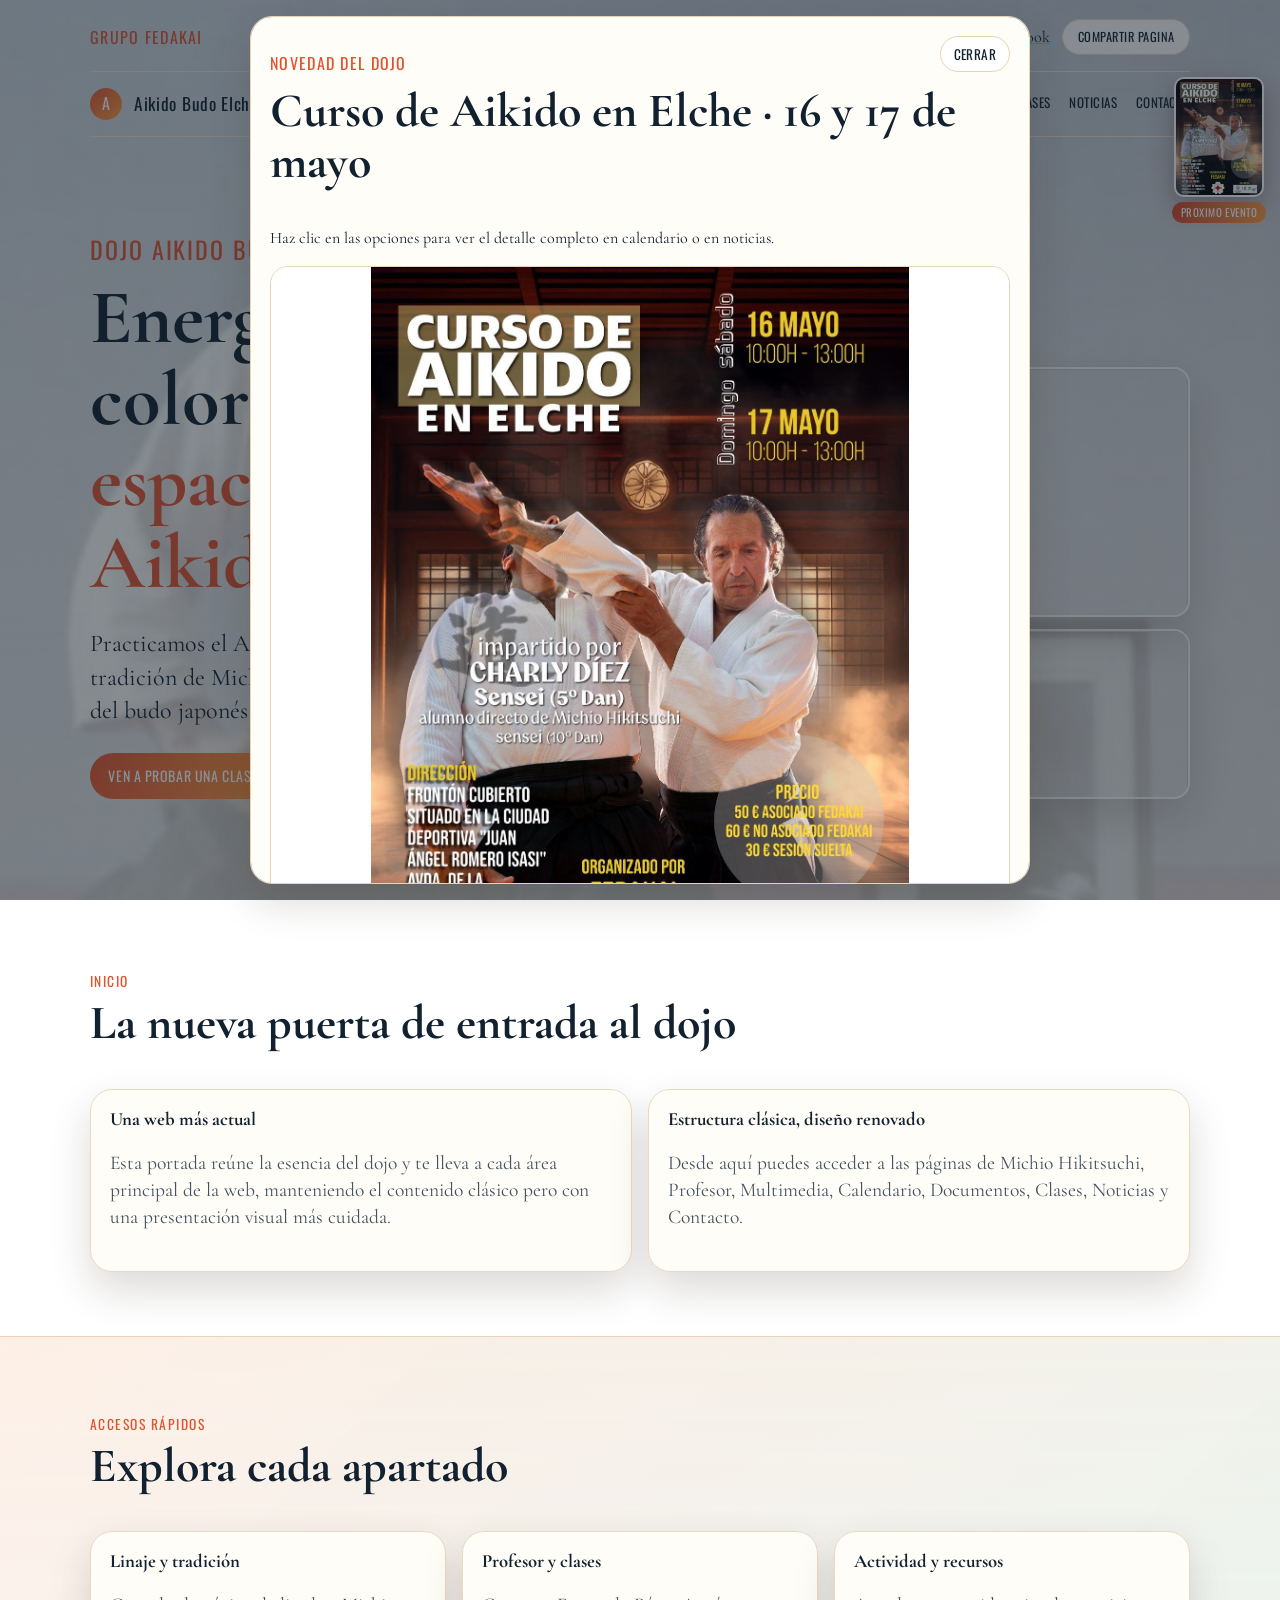
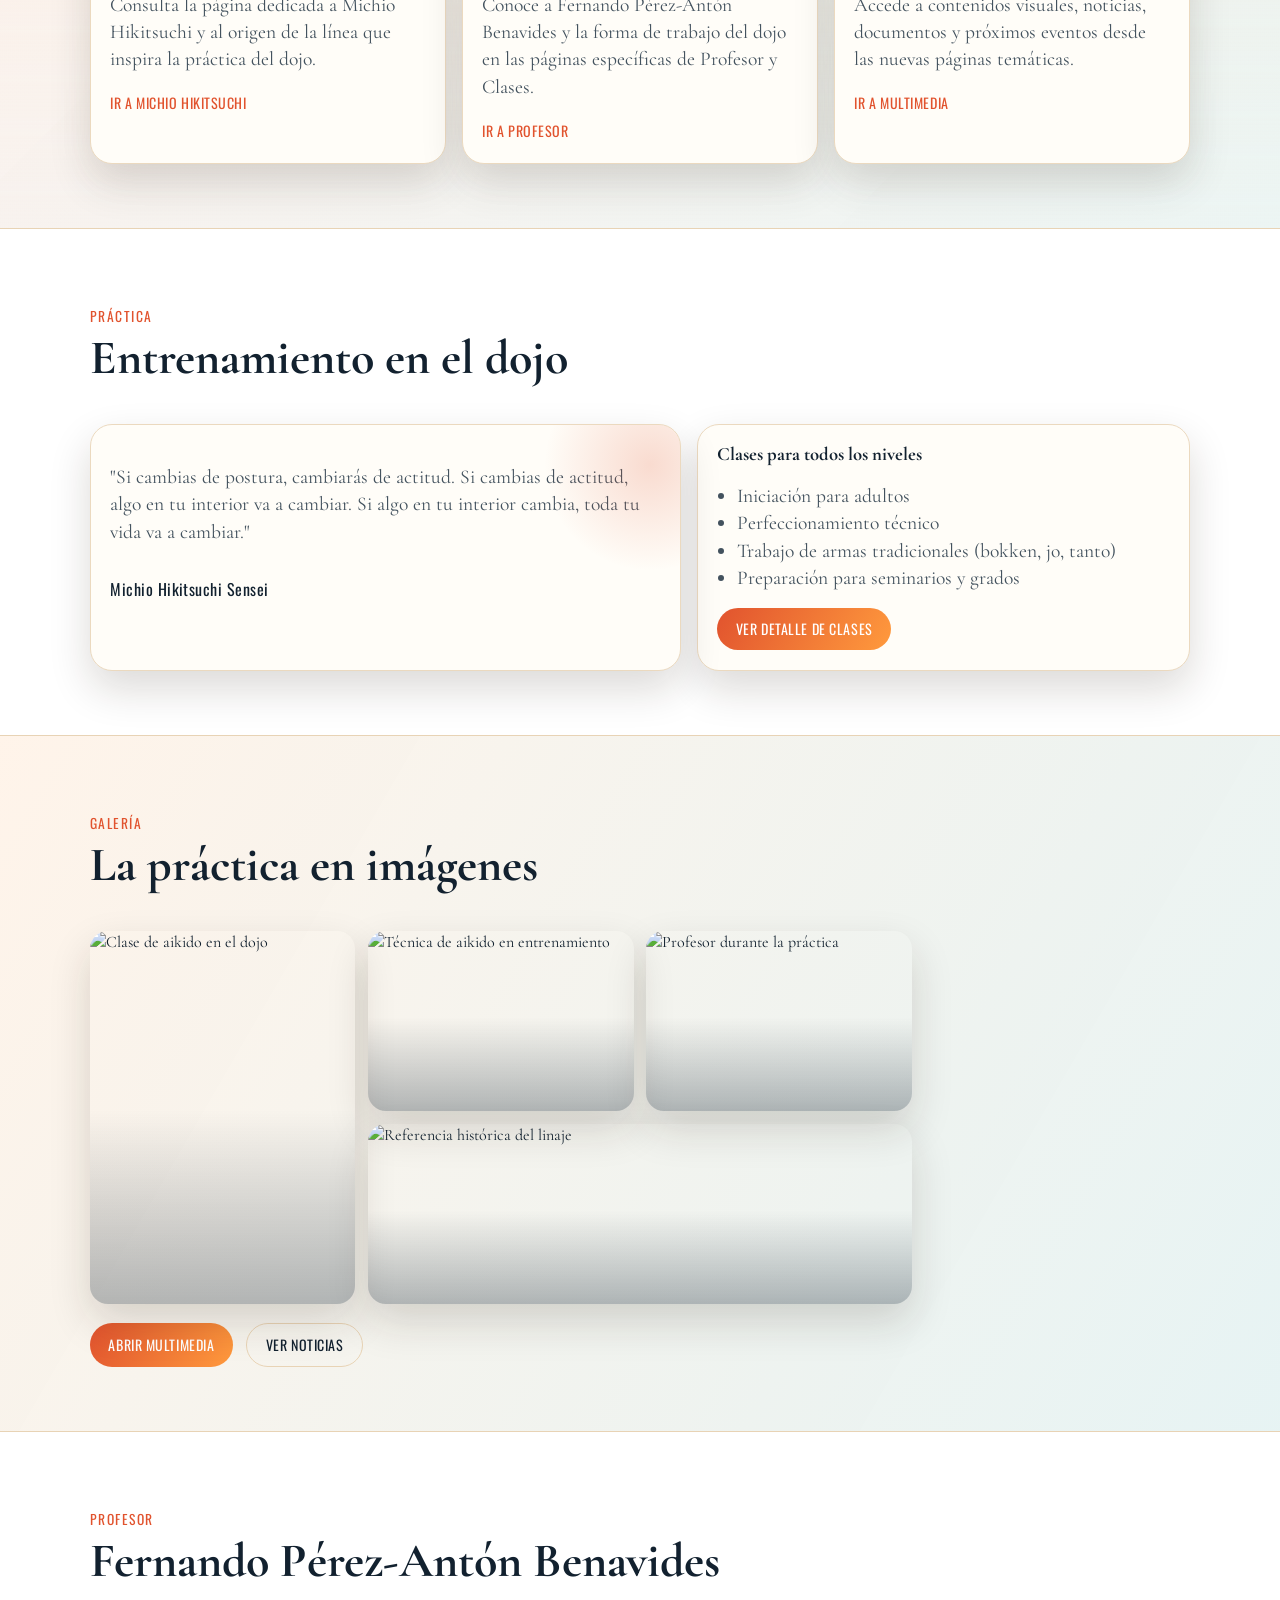
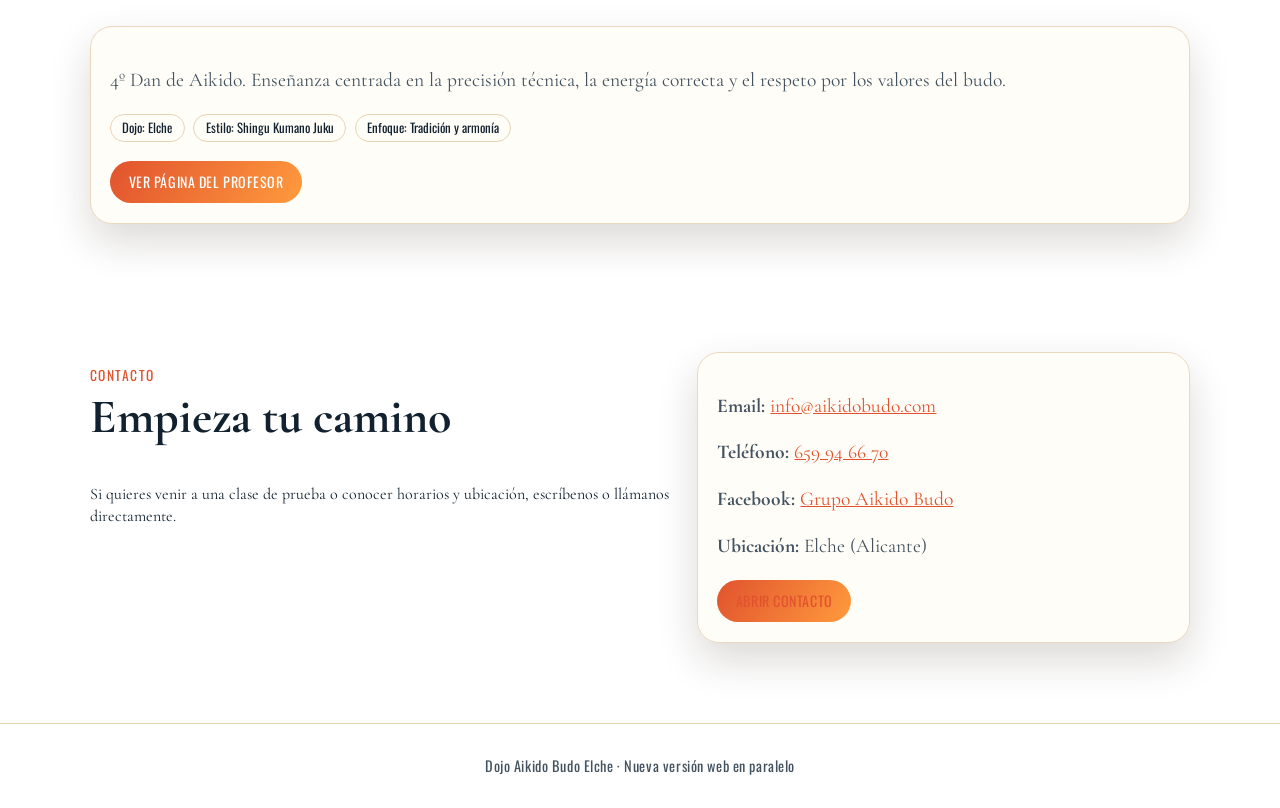
==== commit 469b1796: "feat: cartel miniatura parpadeante en esquina superior derecha" ====
--- a/index.html
+++ b/index.html
@@ -257,9 +257,10 @@
       <p>Dojo Aikido Budo Elche · Nueva versión web en paralelo</p>
     </footer>
 
-    <button class="event-alert" id="eventAlert" type="button" aria-haspopup="dialog" aria-controls="eventModal">
-      Nuevo evento: Curso 16 y 17 mayo
-    </button>
+    <a class="event-alert" id="eventAlert" href="noticias.html#evento-curso-mayo-2026" aria-label="Ver curso de Aikido en Elche, 16 y 17 de mayo">
+      <img src="carteles/curso-mayo-2026.jpg" alt="Cartel curso Aikido" />
+      <span class="event-alert-label">Proximo evento</span>
+    </a>
 
     <div class="event-modal-backdrop" id="eventModalBackdrop" hidden>
       <section class="event-modal" id="eventModal" role="dialog" aria-modal="true" aria-labelledby="eventModalTitle">
@@ -270,7 +271,7 @@
           Haz clic en las opciones para ver el detalle completo en calendario o en noticias.
         </p>
         <figure class="event-poster-wrap">
-          <img class="event-poster" src="images/curso-mayo-2026.jpg" alt="Cartel del curso de Aikido en Elche" loading="lazy" data-event-poster />
+          <img class="event-poster" src="carteles/curso-mayo-2026.jpg" alt="Cartel del curso de Aikido en Elche" loading="lazy" data-event-poster />
         </figure>
         <div class="hero-actions">
           <a class="btn btn-primary" href="noticias.html#evento-curso-mayo-2026">Ver noticia</a>
--- a/styles.css
+++ b/styles.css
@@ -656,19 +656,37 @@
 .event-alert {
   position: fixed;
   right: 1rem;
-  bottom: 1rem;
+  top: 4.8rem;
   z-index: 25;
-  border: none;
-  border-radius: 999px;
-  padding: 0.72rem 1.15rem;
-  font-family: "Oswald", sans-serif;
-  text-transform: uppercase;
-  letter-spacing: 0.04em;
+  display: flex;
+  flex-direction: column;
+  align-items: center;
+  gap: 0.3rem;
+  text-decoration: none;
+  width: 90px;
+  animation: eventPulse 1.3s infinite;
+}
+
+.event-alert img {
+  width: 90px;
+  height: 120px;
+  object-fit: cover;
+  border-radius: 10px;
+  border: 2px solid #fff;
+  box-shadow: 0 8px 24px rgba(70, 27, 14, 0.35);
+  display: block;
+}
+
+.event-alert-label {
+  font-family: "Oswald", sans-serif;
+  text-transform: uppercase;
+  letter-spacing: 0.05em;
+  font-size: 0.68rem;
   color: #fff;
   background: linear-gradient(120deg, #d13f25, #ff9a3d);
-  box-shadow: 0 16px 32px rgba(70, 27, 14, 0.3);
-  cursor: pointer;
-  animation: eventPulse 1.15s infinite;
+  border-radius: 999px;
+  padding: 0.2rem 0.55rem;
+  white-space: nowrap;
 }
 
 @keyframes eventPulse {
@@ -798,9 +816,13 @@
   }
 
   .event-alert {
-    left: 0.7rem;
-    right: 0.7rem;
-    bottom: 0.7rem;
-    font-size: 0.8rem;
-  }
-}
+    right: 0.5rem;
+    top: 4.2rem;
+    width: 68px;
+  }
+
+  .event-alert img {
+    width: 68px;
+    height: 90px;
+  }
+}
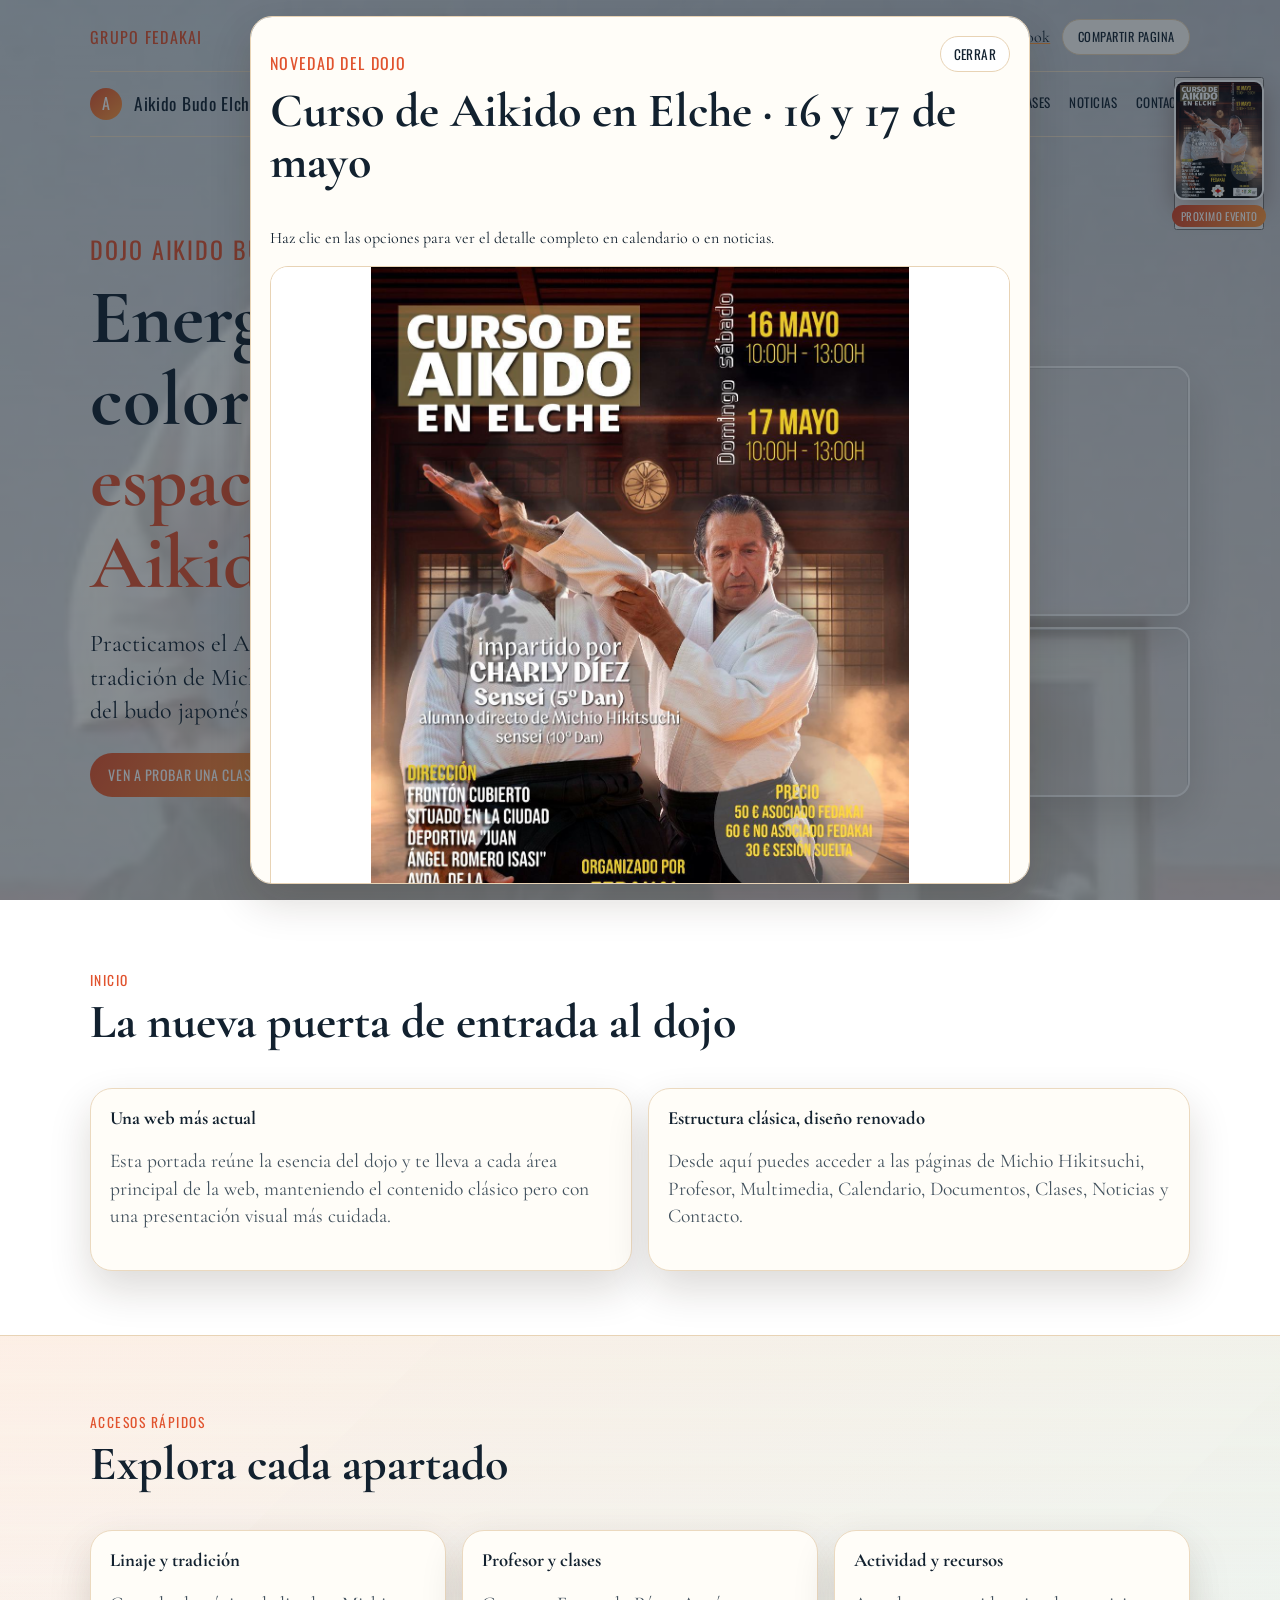
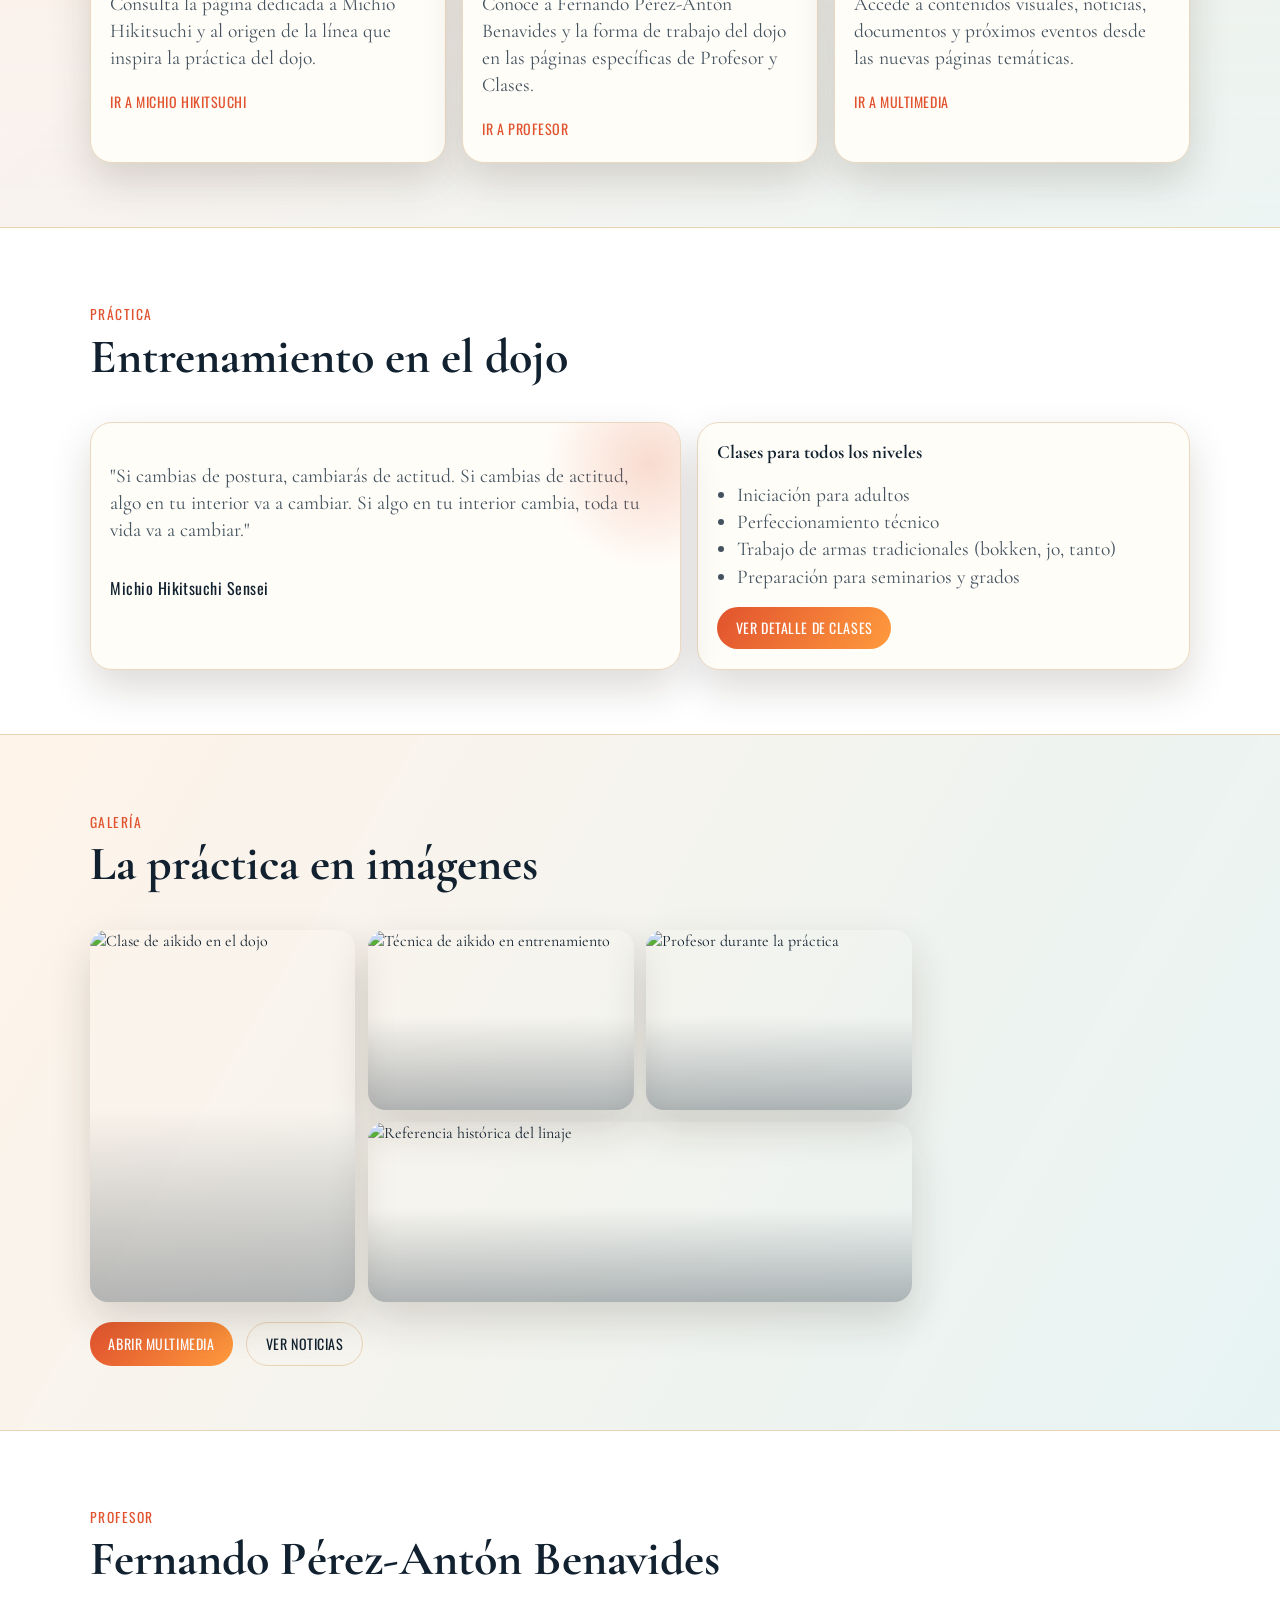
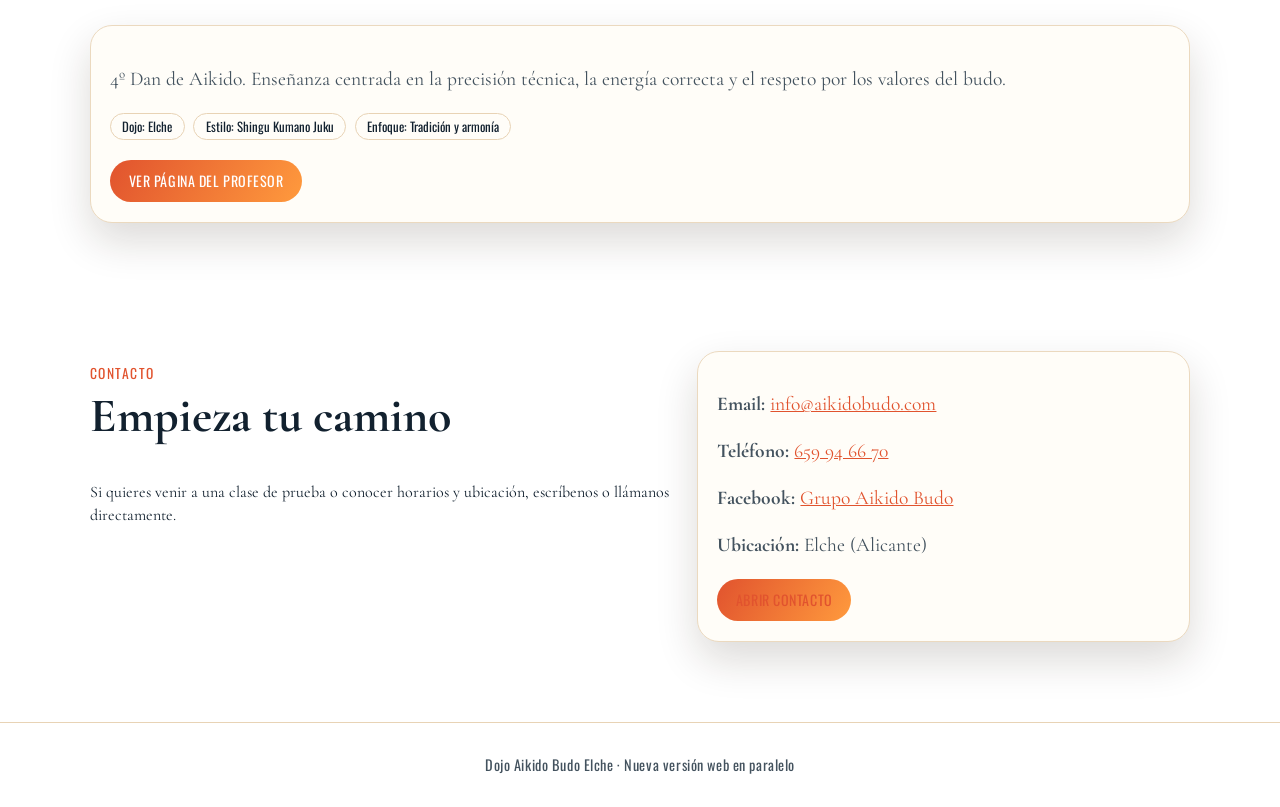
==== commit 2ce0c8e7: "fix: solo el cartelito esquina abre el modal, quitar boton del hero" ====
--- a/index.html
+++ b/index.html
@@ -72,9 +72,6 @@
           <div class="hero-actions">
             <a class="btn btn-primary" href="contacto.html">Ven a probar una clase</a>
             <a class="btn btn-ghost" href="multimedia.html">Ver galería</a>
-            <button class="btn btn-ghost" type="button" data-open-event-modal>
-              Nuevo evento
-            </button>
           </div>
         </div>
         <div class="hero-visual" aria-hidden="true">
@@ -257,10 +254,10 @@
       <p>Dojo Aikido Budo Elche · Nueva versión web en paralelo</p>
     </footer>
 
-    <a class="event-alert" id="eventAlert" href="noticias.html#evento-curso-mayo-2026" aria-label="Ver curso de Aikido en Elche, 16 y 17 de mayo">
+    <button class="event-alert" id="eventAlert" type="button" aria-haspopup="dialog" aria-controls="eventModal" aria-label="Ver curso de Aikido en Elche, 16 y 17 de mayo">
       <img src="carteles/curso-mayo-2026.jpg" alt="Cartel curso Aikido" />
       <span class="event-alert-label">Proximo evento</span>
-    </a>
+    </button>
 
     <div class="event-modal-backdrop" id="eventModalBackdrop" hidden>
       <section class="event-modal" id="eventModal" role="dialog" aria-modal="true" aria-labelledby="eventModalTitle">
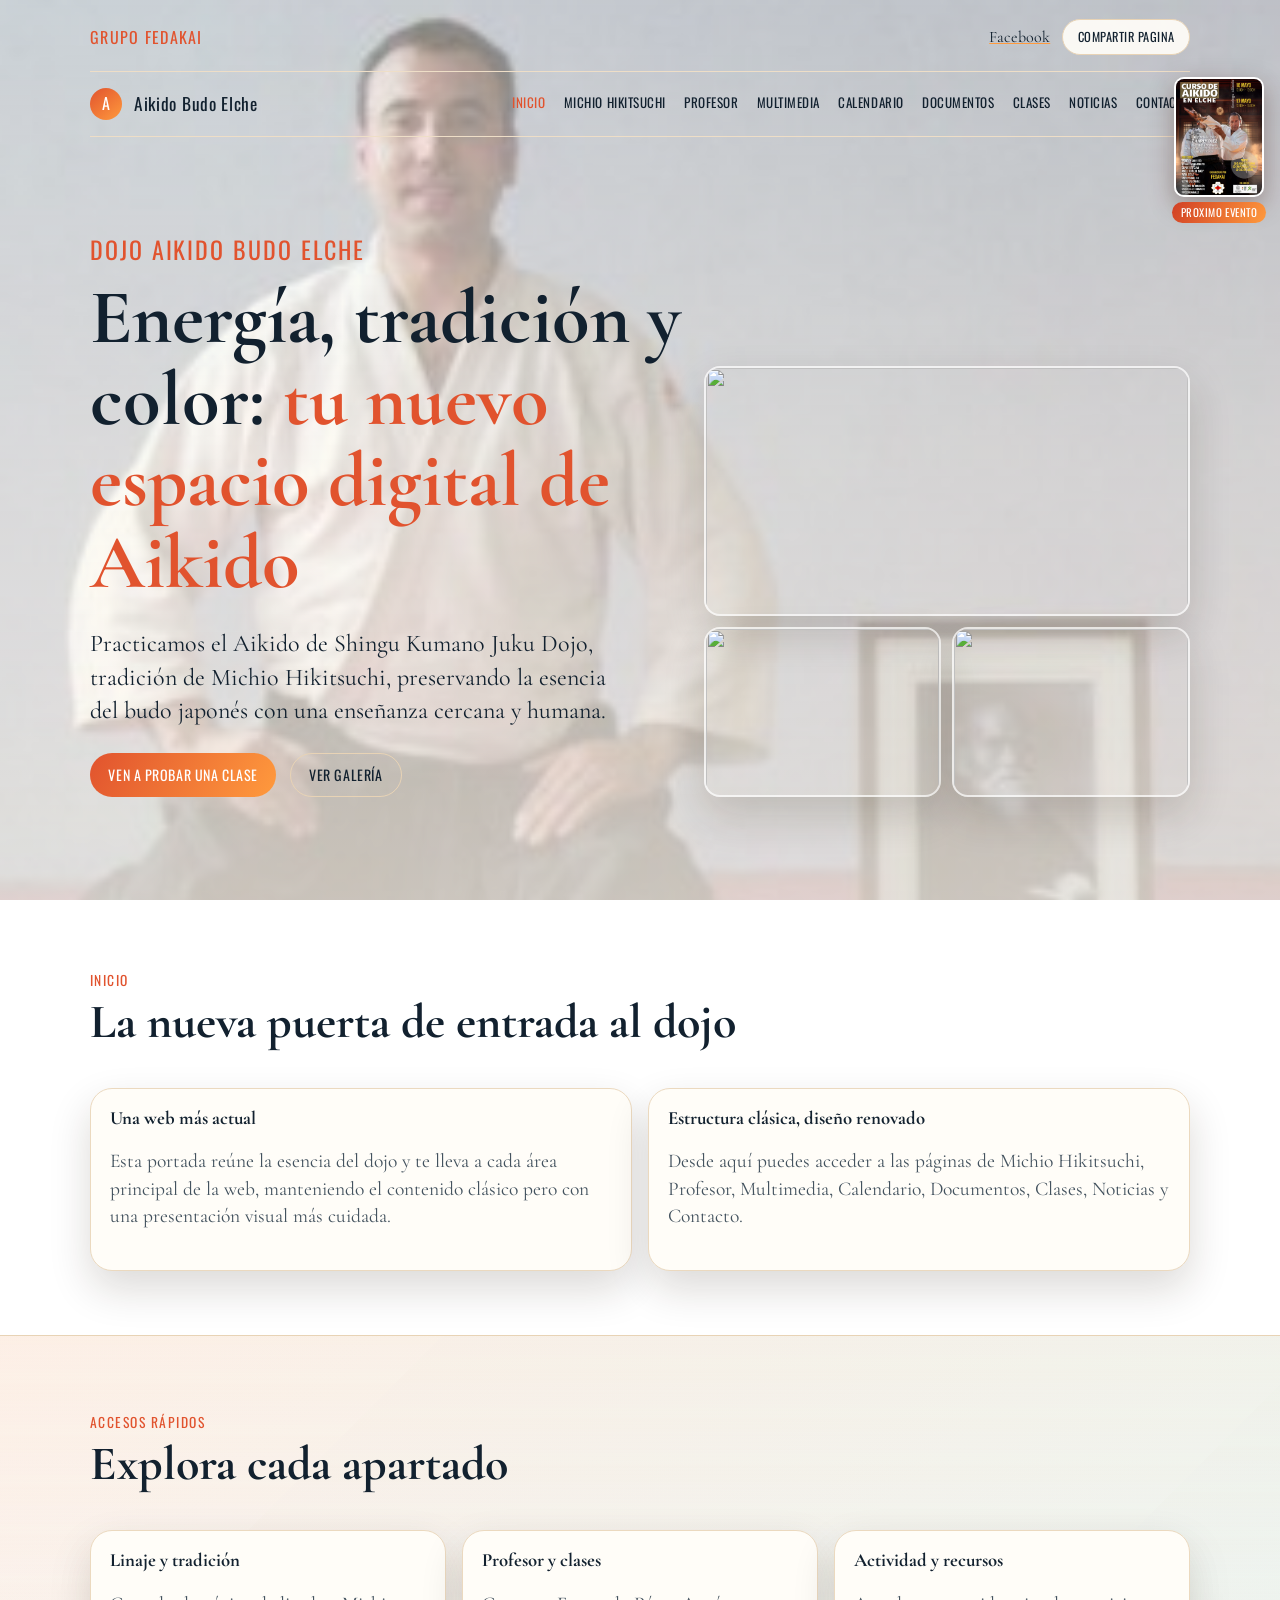
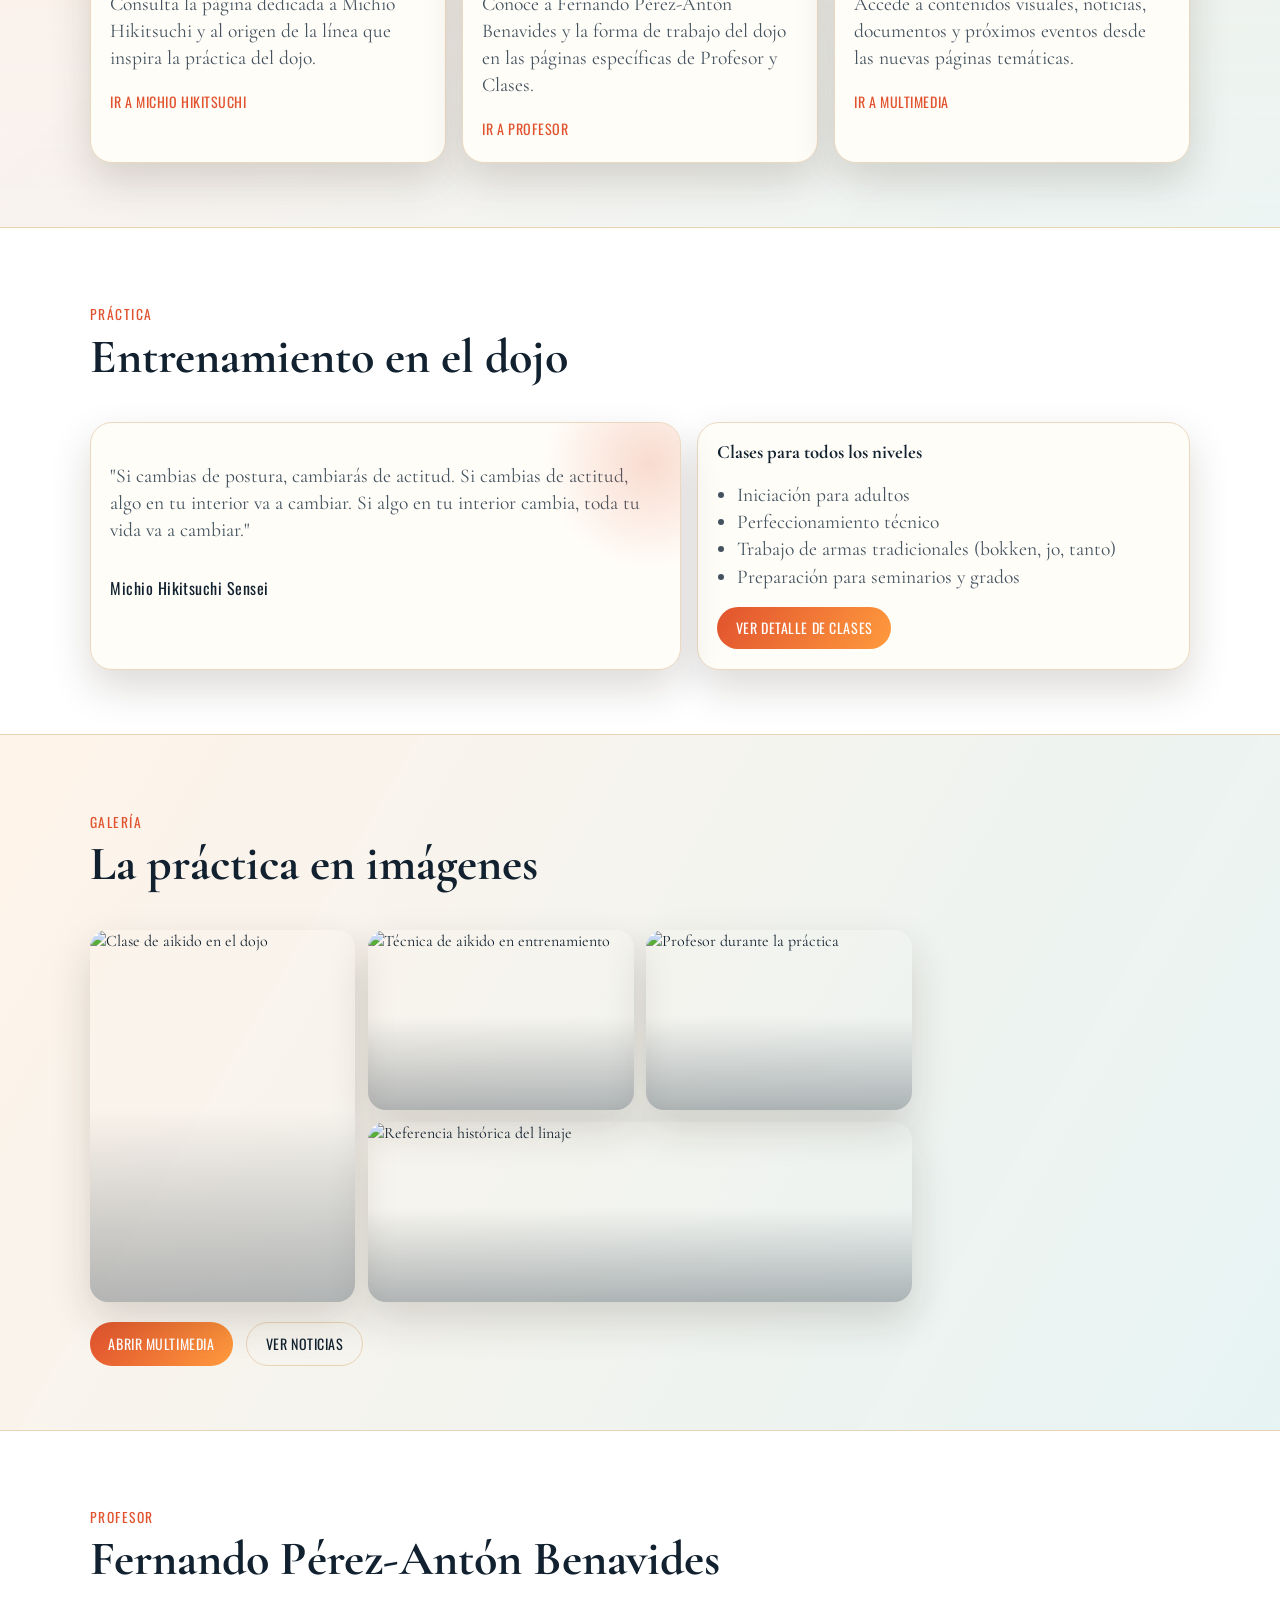
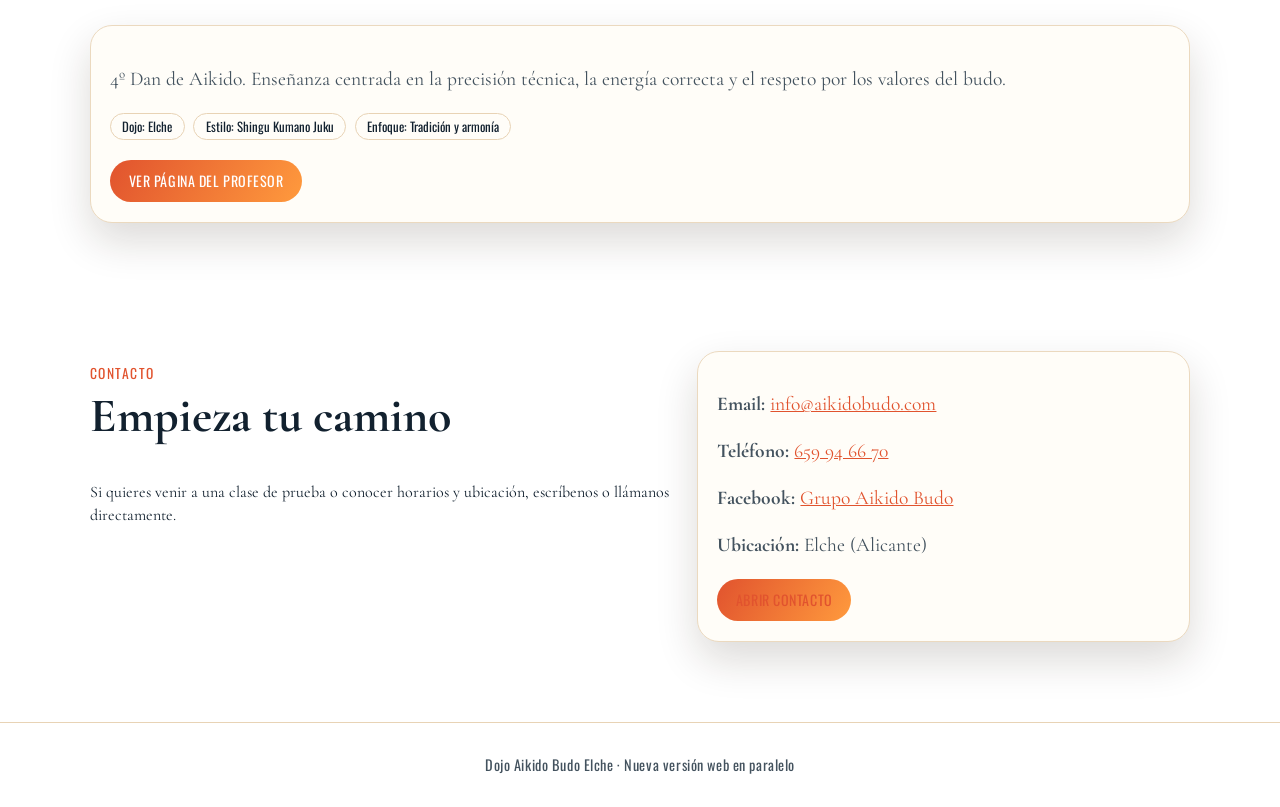
==== commit e2848ccf: "fix: eliminar modal, cartelito solo lleva directo a la noticia" ====
--- a/index.html
+++ b/index.html
@@ -254,28 +254,10 @@
       <p>Dojo Aikido Budo Elche · Nueva versión web en paralelo</p>
     </footer>
 
-    <button class="event-alert" id="eventAlert" type="button" aria-haspopup="dialog" aria-controls="eventModal" aria-label="Ver curso de Aikido en Elche, 16 y 17 de mayo">
+    <a class="event-alert" href="noticias.html#evento-curso-mayo-2026" aria-label="Ver curso de Aikido en Elche, 16 y 17 de mayo">
       <img src="carteles/curso-mayo-2026.jpg" alt="Cartel curso Aikido" />
       <span class="event-alert-label">Proximo evento</span>
-    </button>
-
-    <div class="event-modal-backdrop" id="eventModalBackdrop" hidden>
-      <section class="event-modal" id="eventModal" role="dialog" aria-modal="true" aria-labelledby="eventModalTitle">
-        <button class="event-modal-close" type="button" id="eventModalClose" aria-label="Cerrar ventana">Cerrar</button>
-        <p class="hero-kicker">Novedad del dojo</p>
-        <h2 id="eventModalTitle">Curso de Aikido en Elche · 16 y 17 de mayo</h2>
-        <p>
-          Haz clic en las opciones para ver el detalle completo en calendario o en noticias.
-        </p>
-        <figure class="event-poster-wrap">
-          <img class="event-poster" src="carteles/curso-mayo-2026.jpg" alt="Cartel del curso de Aikido en Elche" loading="lazy" data-event-poster />
-        </figure>
-        <div class="hero-actions">
-          <a class="btn btn-primary" href="noticias.html#evento-curso-mayo-2026">Ver noticia</a>
-          <a class="btn btn-ghost" href="calendario.html#evento-curso-mayo-2026">Ver calendario</a>
-        </div>
-      </section>
-    </div>
+    </a>
 
     <script src="script.js"></script>
   </body>
--- a/styles.css
+++ b/styles.css
@@ -700,40 +700,6 @@
     transform: scale(1.05);
     opacity: 0.62;
   }
-}
-
-.event-modal-backdrop {
-  position: fixed;
-  inset: 0;
-  z-index: 30;
-  display: grid;
-  place-items: center;
-  padding: 1rem;
-  background: rgba(18, 33, 47, 0.5);
-}
-
-.event-modal {
-  width: min(780px, calc(100% - 1.4rem));
-  max-height: calc(100vh - 2rem);
-  overflow: auto;
-  background: var(--paper);
-  border: 1px solid var(--line);
-  border-radius: var(--radius);
-  box-shadow: var(--shadow);
-  padding: 1.2rem;
-}
-
-.event-modal-close {
-  border: 1px solid var(--line);
-  border-radius: 999px;
-  background: #fff;
-  color: var(--ink);
-  font-family: "Oswald", sans-serif;
-  letter-spacing: 0.03em;
-  text-transform: uppercase;
-  padding: 0.42rem 0.8rem;
-  cursor: pointer;
-  float: right;
 }
 
 .reveal {
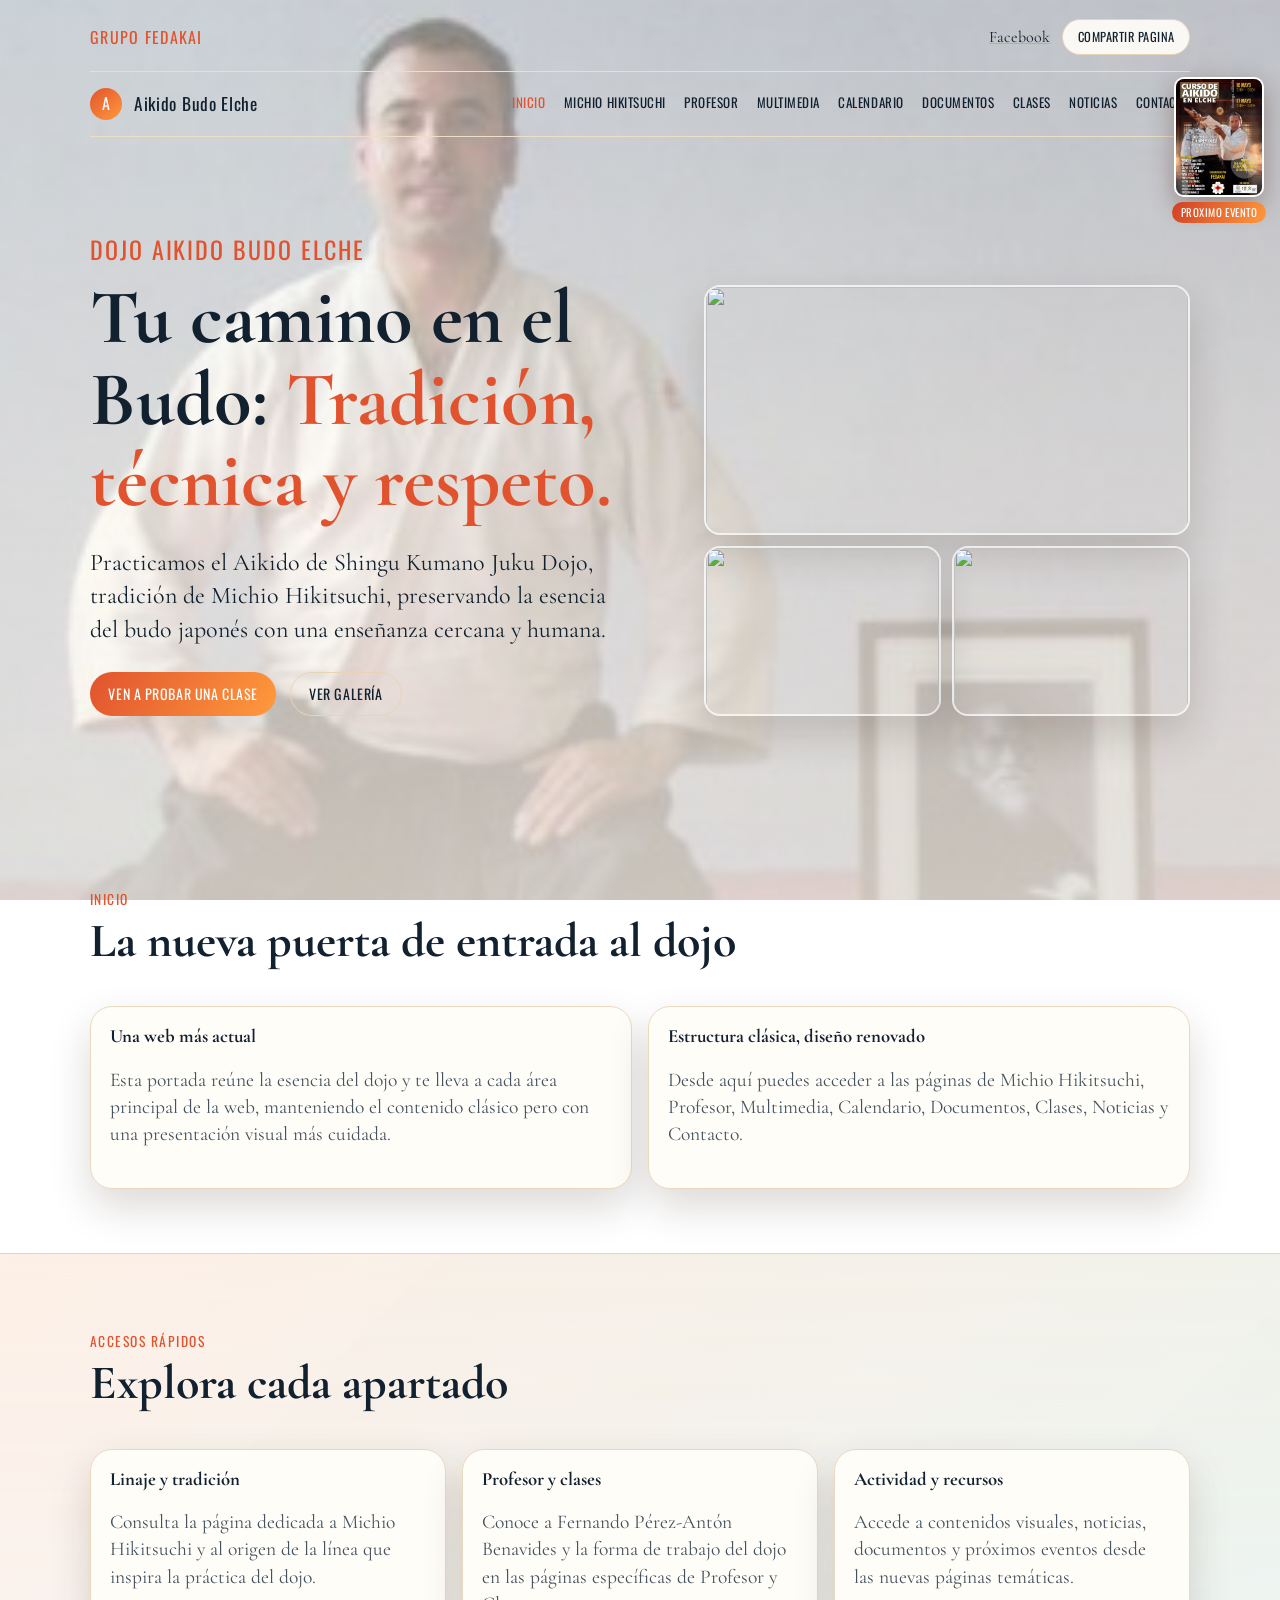
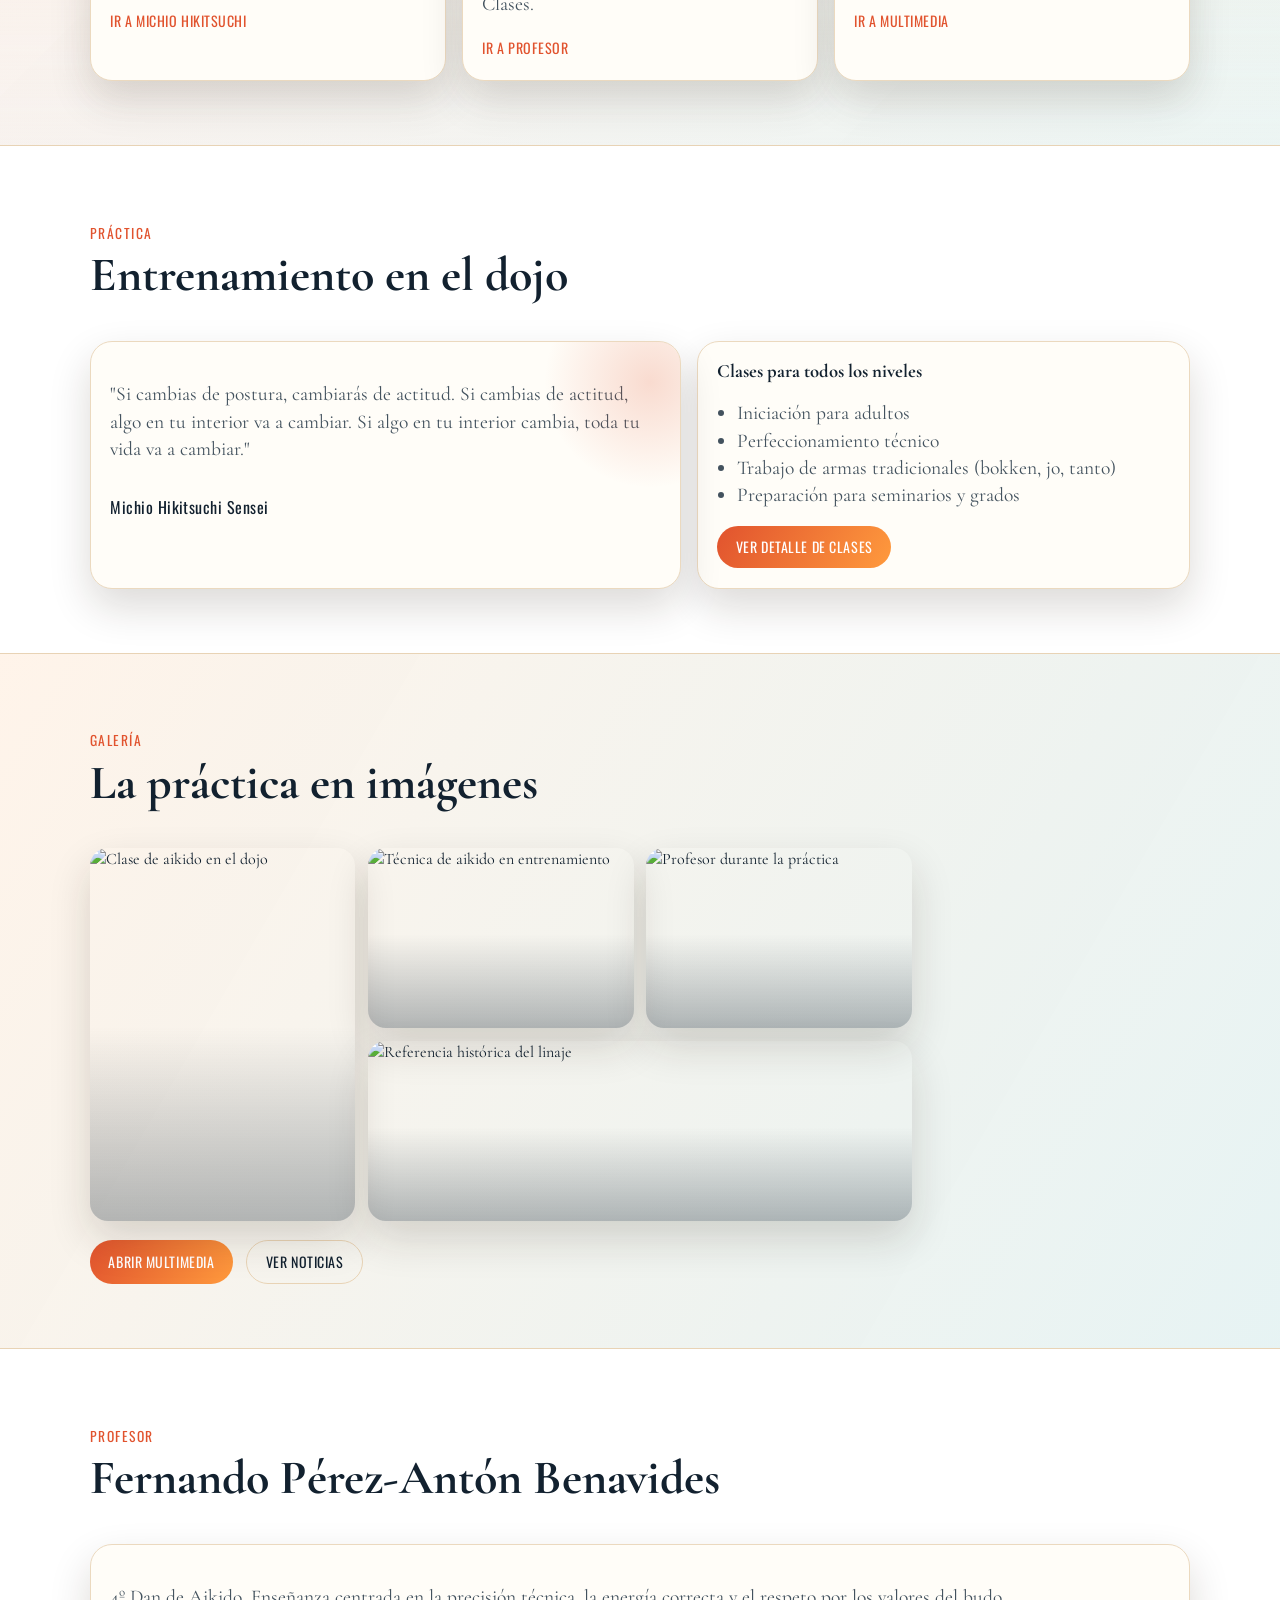
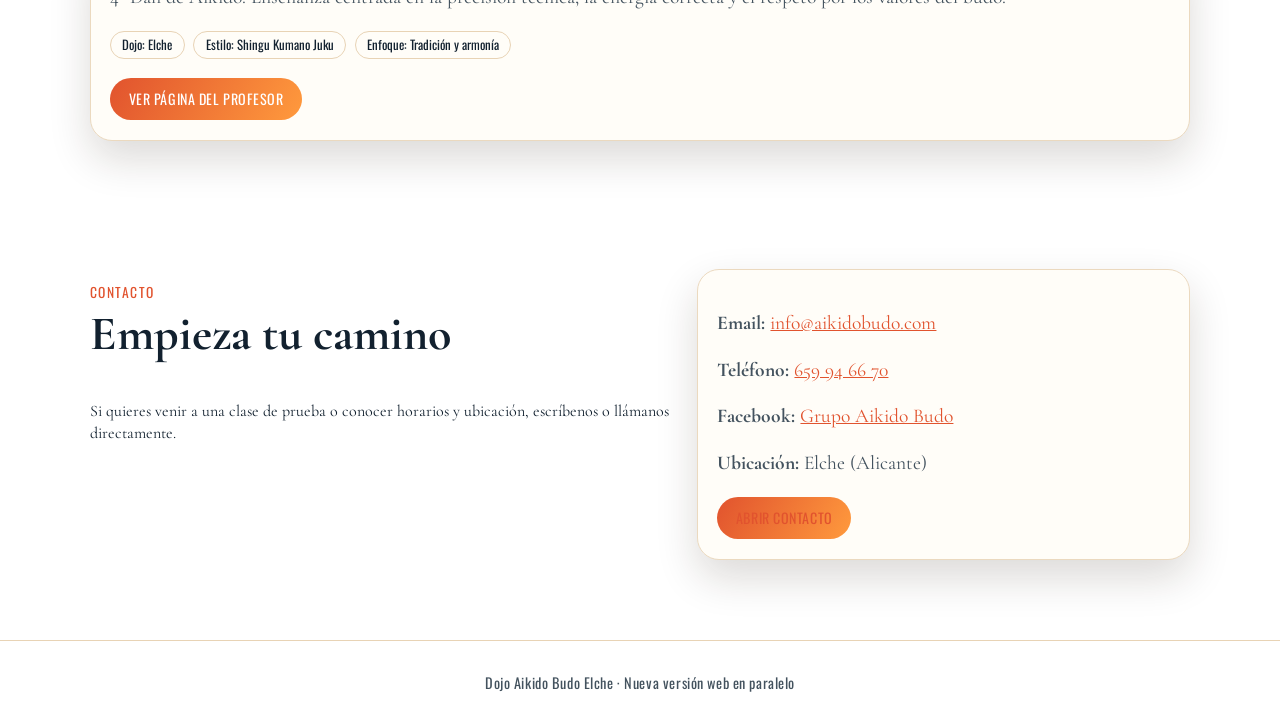
==== commit 850f99d1: "feat: cambiar título hero de la portada" ====
--- a/index.html
+++ b/index.html
@@ -51,6 +51,7 @@
           <li><a href="profesor.html">Profesor</a></li>
           <li><a href="multimedia.html">Multimedia</a></li>
           <li><a href="calendario.html">Calendario</a></li>
+          <li class="menu-break" aria-hidden="true"></li>
           <li><a href="documentos.html">Documentos</a></li>
           <li><a href="clases.html">Clases</a></li>
           <li><a href="noticias.html">Noticias</a></li>
@@ -62,8 +63,8 @@
         <div class="hero-copy">
           <p class="hero-kicker">Dojo Aikido Budo Elche</p>
           <h1>
-            Energía, tradición y color:
-            <span>tu nuevo espacio digital de Aikido</span>
+            Tu camino en el Budo:
+            <span>Tradición, técnica y respeto.</span>
           </h1>
           <p>
             Practicamos el Aikido de Shingu Kumano Juku Dojo, tradición de Michio Hikitsuchi,
--- a/styles.css
+++ b/styles.css
@@ -641,7 +641,7 @@
 }
 
 .poster-missing::after {
-  content: "Sube el cartel en images/curso-mayo-2026.jpg para verlo aqui";
+  content: "Sube el cartel en carteles/curso-mayo-2026.jpg para verlo aqui";
   position: absolute;
   inset: 0;
   display: grid;
@@ -665,6 +665,7 @@
   text-decoration: none;
   width: 90px;
   animation: eventPulse 1.3s infinite;
+  touch-action: manipulation;
 }
 
 .event-alert img {
@@ -700,6 +701,10 @@
     transform: scale(1.05);
     opacity: 0.62;
   }
+}
+
+.menu-break {
+  display: none;
 }
 
 .reveal {
@@ -792,3 +797,115 @@
     height: 90px;
   }
 }
+
+@media (max-width: 640px) {
+  .container {
+    width: min(1100px, calc(100% - 1rem));
+  }
+
+  .site-header {
+    padding-top: 0.7rem;
+  }
+
+  .top-bar {
+    gap: 0.5rem;
+    flex-wrap: wrap;
+  }
+
+  .brand-text {
+    font-size: 0.92rem;
+  }
+
+  .menu-btn {
+    display: none;
+  }
+
+  .nav {
+    flex-wrap: wrap;
+    gap: 0.6rem;
+  }
+
+  .menu {
+    position: static;
+    display: flex;
+    order: 3;
+    width: 100%;
+    min-width: 0;
+    padding: 0.45rem 0 0;
+    border-top: 1px solid color-mix(in srgb, var(--line) 76%, #ffffff);
+    border-radius: 0;
+    box-shadow: none;
+    background: transparent;
+    flex-direction: row;
+    align-items: center;
+    justify-content: flex-start;
+    gap: 0.5rem 0.72rem;
+    flex-wrap: wrap;
+    overflow: visible;
+    white-space: normal;
+  }
+
+  .menu a {
+    font-size: 0.7rem;
+    flex: 0 0 auto;
+  }
+
+  .menu-break {
+    flex-basis: 100%;
+    height: 0;
+    margin: 0;
+    padding: 0;
+    list-style: none;
+  }
+
+  .hero {
+    padding: 2.4rem 0 2.3rem;
+  }
+
+  .hero p {
+    font-size: 1.08rem;
+  }
+
+  .hero-actions .btn {
+    width: 100%;
+  }
+
+  .section {
+    padding: 2.7rem 0;
+  }
+
+  .card,
+  .timeline-item,
+  .quote-card,
+  .class-card,
+  .profile-card,
+  .contact-card {
+    padding: 1rem;
+  }
+
+  .card p,
+  .timeline-item p,
+  .quote-card p,
+  .class-card li,
+  .profile-card p,
+  .contact-card p {
+    font-size: 1.06rem;
+  }
+
+  .event-alert {
+    right: 0.45rem;
+    top: 18.2rem;
+    width: 62px;
+  }
+
+  .event-alert img {
+    width: 62px;
+    height: 82px;
+    border-width: 1px;
+  }
+
+  .event-alert-label {
+    font-size: 0.56rem;
+    padding: 0.16rem 0.42rem;
+  }
+}
